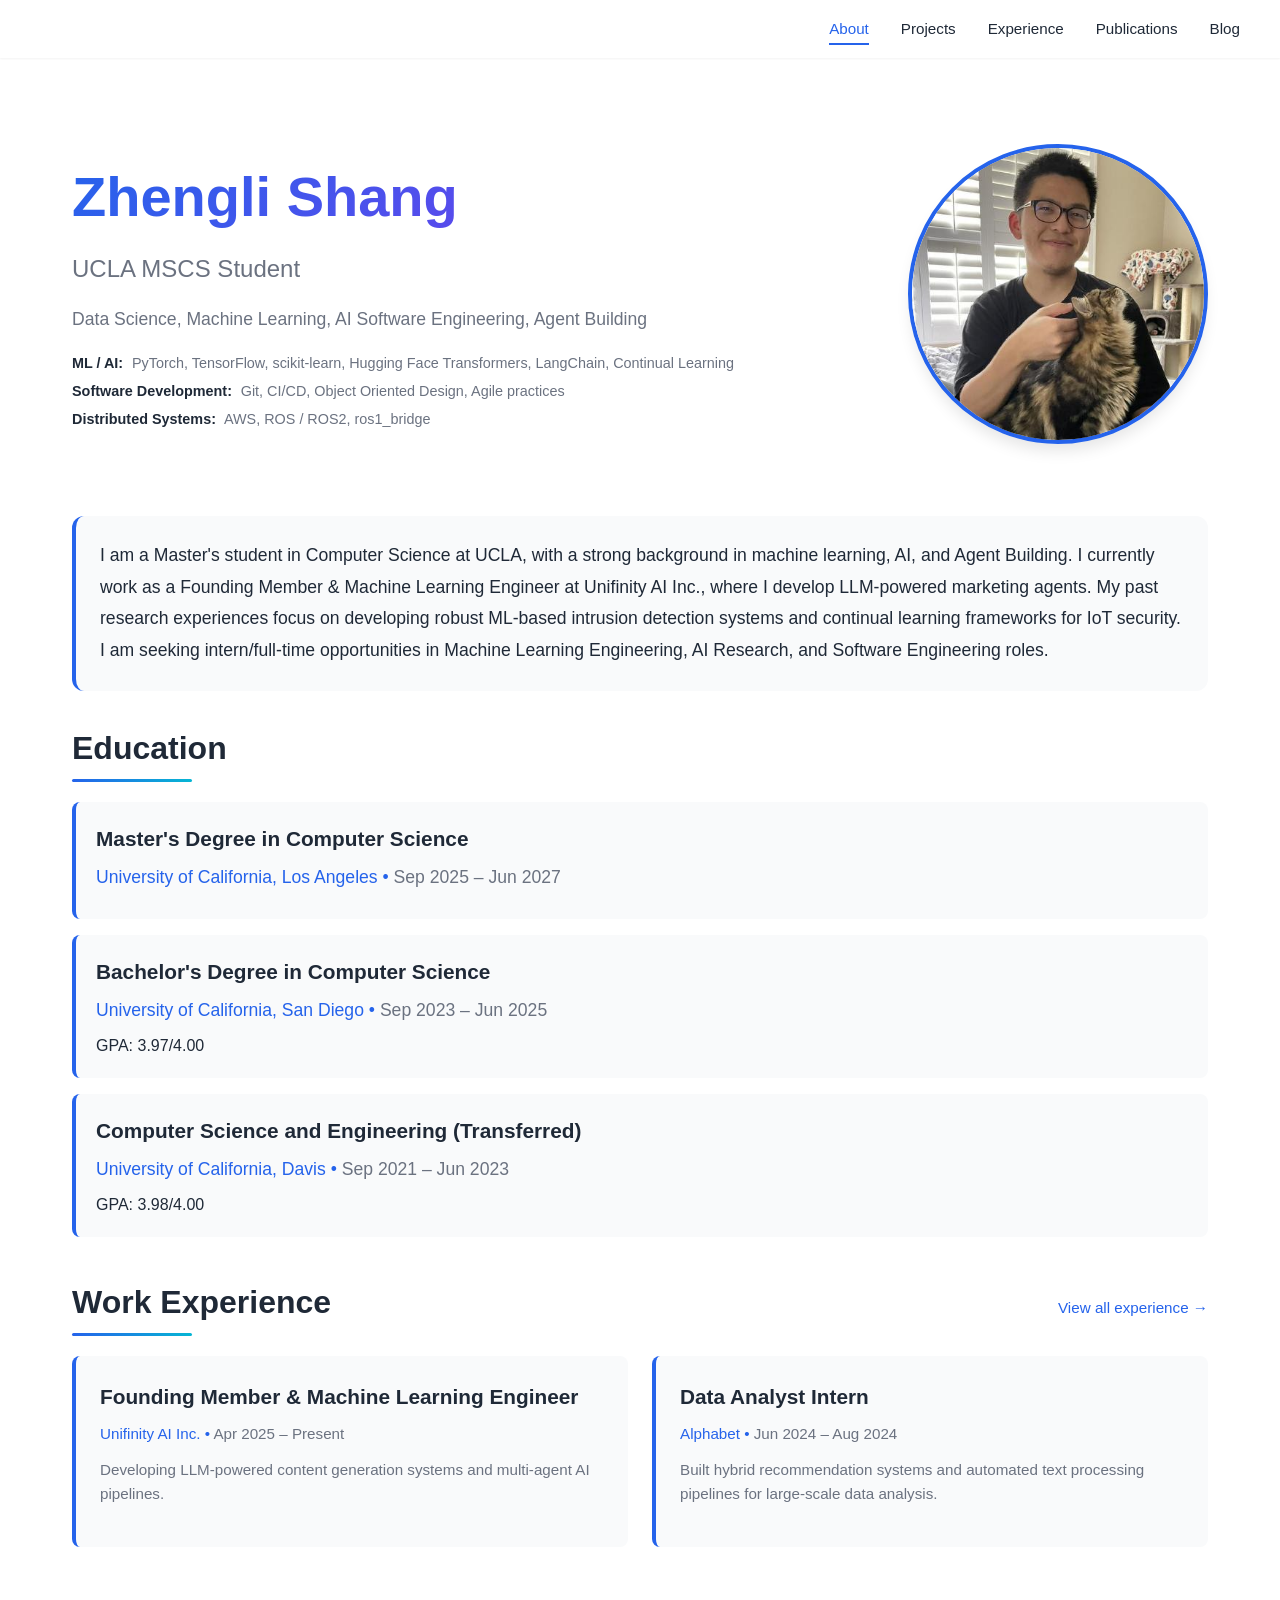
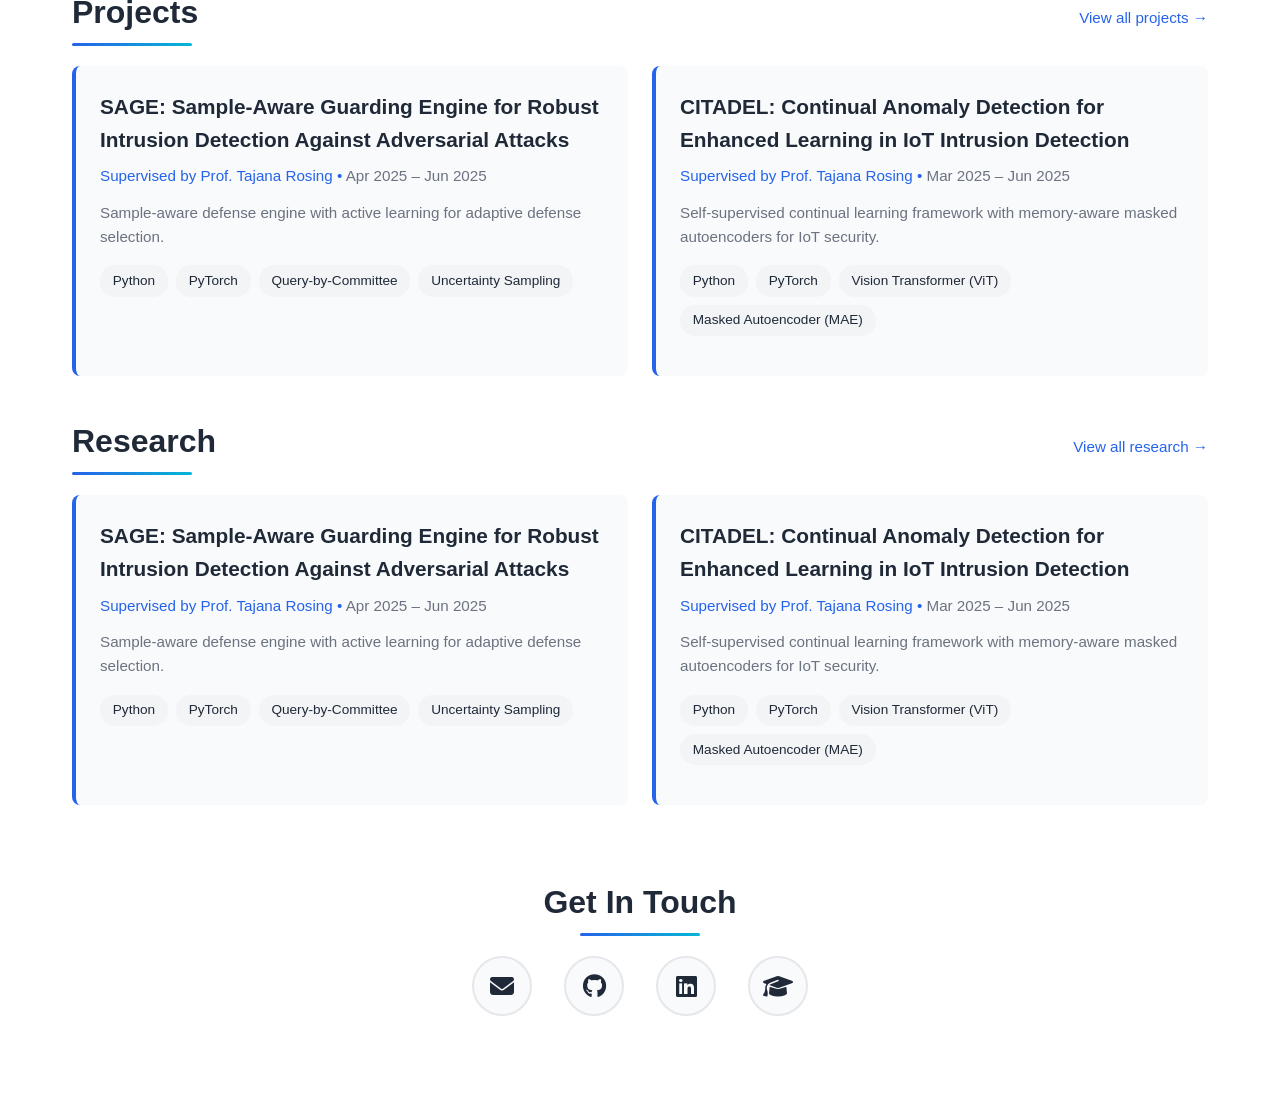
==== index.html @ 66d7c384 "finished basic structure; need to finish TODO" ====
<!DOCTYPE html>
<html lang="en">
<head>
    <meta charset="UTF-8">
    <meta name="viewport" content="width=device-width, initial-scale=1.0">
    <meta name="description" content="Personal webpage - Grad Student seeking intern/full-time opportunities">
    <title>About | Zhengli Shang</title>
    <link rel="stylesheet" href="https://cdnjs.cloudflare.com/ajax/libs/font-awesome/6.4.0/css/all.min.css">
    <link rel="stylesheet" href="assets/css/styles.css">
</head>
<body>
    <!-- Navigation Bar -->
    <nav class="navbar">
        <div class="nav-container">
            <ul class="nav-menu">
                <li><a href="index.html" class="nav-link active">About</a></li>
                <li><a href="projects.html" class="nav-link">Projects</a></li>
                <li><a href="experience.html" class="nav-link">Experience</a></li>
                <li><a href="publications.html" class="nav-link">Publications</a></li>
                <li><a href="blog.html" class="nav-link">Blog</a></li>
            </ul>
            <div class="hamburger">
                <span></span>
                <span></span>
                <span></span>
            </div>
        </div>
    </nav>

    <!-- Main Content -->
    <main class="main-content">
        <!-- Hero Section -->
        <section class="hero">
            <div class="hero-content">
                <div class="hero-text">
                    <h1 class="hero-name">Zhengli Shang</h1>
                    <p class="hero-role">UCLA MSCS Student</p>
                    <p class="hero-tagline">Data Science, Machine Learning, AI Software Engineering, Agent Building</p>
                    <div class="skills-inline" id="skillsContainer">
                        <!-- Skills will be loaded from skills.json -->
                    </div>
                </div>
                <div class="hero-image">
                    <img src="assets/images/headshot.jpg" alt="Zhengli Shang" class="profile-img" id="profileImage">
                </div>
            </div>
        </section>

        <!-- Quick Intro -->
        <section class="intro-section">
            <p class="intro-text" id="introText">
                Quick intro (2-3 sentences about your focus/field). This section will be populated from config.json.
            </p>
        </section>

        <!-- Education -->
        <section class="section">
            <h2 class="section-title">Education</h2>
            <div class="education-container" id="educationContainer">
                <!-- Education items will be loaded from experience.json -->
            </div>
        </section>

        <!-- Work Experience Highlight -->
        <section class="section">
            <div class="section-header">
                <h2 class="section-title">Work Experience</h2>
                <a href="experience.html" class="section-link" id="workExperienceLink">View all experience →</a>
            </div>
            <div class="highlight-container" id="workExperienceHighlight">
                <!-- Work experience highlights will be loaded from experience.json -->
            </div>
        </section>

        <!-- Projects Highlight -->
        <section class="section">
            <div class="section-header">
                <h2 class="section-title">Projects</h2>
                <a href="projects.html" class="section-link" id="projectsLink">View all projects →</a>
            </div>
            <div class="highlight-container" id="projectsHighlight">
                <!-- Project highlights will be loaded from projects.json -->
            </div>
        </section>

        <!-- Research Highlight -->
        <section class="section">
            <div class="section-header">
                <h2 class="section-title">Research</h2>
                <a href="experience.html#research" class="section-link" id="researchLink">View all research →</a>
            </div>
            <div class="highlight-container" id="researchHighlight">
                <!-- Research highlights will be loaded from experience.json -->
            </div>
        </section>

        <!-- Contact Icons -->
        <section class="section contact-section">
            <h2 class="section-title">Get In Touch</h2>
            <div class="contact-icons" id="contactIcons">
                <!-- Contact icons will be loaded from config.json -->
            </div>
        </section>
    </main>

    <script src="assets/js/main.js"></script>
    <script src="assets/js/navigation.js"></script>
</body>
</html>
---- assets/css/styles.css ----
/* ===== CSS Variables ===== */
:root {
    --primary-color: #2563eb;
    --primary-dark: #1e40af;
    --secondary-color: #7c3aed;
    --accent-color: #06b6d4;
    --text-primary: #1f2937;
    --text-secondary: #6b7280;
    --bg-primary: #ffffff;
    --bg-secondary: #f9fafb;
    --bg-accent: #f3f4f6;
    --border-color: #e5e7eb;
    --shadow-sm: 0 1px 2px 0 rgba(0, 0, 0, 0.05);
    --shadow-md: 0 4px 6px -1px rgba(0, 0, 0, 0.1);
    --shadow-lg: 0 10px 15px -3px rgba(0, 0, 0, 0.1);
    --transition: all 0.3s ease;
}

/* ===== Reset & Base Styles ===== */
* {
    margin: 0;
    padding: 0;
    box-sizing: border-box;
}

html {
    scroll-behavior: smooth;
}

body {
    font-family: -apple-system, BlinkMacSystemFont, 'Segoe UI', 'Roboto', 'Oxygen', 'Ubuntu', 'Cantarell', sans-serif;
    line-height: 1.6;
    color: var(--text-primary);
    background-color: var(--bg-primary);
}

/* ===== Navigation Bar ===== */
.navbar {
    position: fixed;
    top: 0;
    right: 0;
    width: 100%;
    background-color: rgba(255, 255, 255, 0.95);
    backdrop-filter: blur(10px);
    box-shadow: var(--shadow-sm);
    z-index: 1000;
    padding: 1rem 2rem;
}

.nav-container {
    max-width: 1200px;
    margin: 0 auto;
    display: flex;
    justify-content: flex-end;
    align-items: center;
}

.nav-menu {
    display: flex;
    list-style: none;
    gap: 2rem;
    align-items: center;
}

.nav-link {
    text-decoration: none;
    color: var(--text-primary);
    font-weight: 500;
    font-size: 0.95rem;
    transition: var(--transition);
    position: relative;
    padding: 0.5rem 0;
}

.nav-link:hover {
    color: var(--primary-color);
}

.nav-link.active {
    color: var(--primary-color);
}

.nav-link.active::after {
    content: '';
    position: absolute;
    bottom: 0;
    left: 0;
    width: 100%;
    height: 2px;
    background-color: var(--primary-color);
}

.hamburger {
    display: none;
    flex-direction: column;
    cursor: pointer;
    gap: 4px;
}

.hamburger span {
    width: 25px;
    height: 3px;
    background-color: var(--text-primary);
    transition: var(--transition);
    border-radius: 2px;
}

/* ===== Main Content ===== */
.main-content {
    margin-top: 80px;
    padding: 1.5rem 2rem;
    max-width: 1200px;
    margin-left: auto;
    margin-right: auto;
}

/* ===== Hero Section ===== */
.hero {
    padding: 2.5rem 0;
    margin-bottom: 2rem;
}

.hero-content {
    display: grid;
    grid-template-columns: 1.8fr 1fr;
    gap: 2.5rem;
    align-items: center;
}

.hero-name {
    font-size: 3.5rem;
    font-weight: 700;
    margin-bottom: 0.5rem;
    background: linear-gradient(135deg, var(--primary-color), var(--secondary-color));
    -webkit-background-clip: text;
    -webkit-text-fill-color: transparent;
    background-clip: text;
}

.hero-role {
    font-size: 1.5rem;
    color: var(--text-secondary);
    margin-bottom: 1rem;
    font-weight: 500;
}

.hero-tagline {
    font-size: 1.1rem;
    color: var(--text-secondary);
    line-height: 1.8;
    margin-bottom: 0.5rem;
}

.hero-image {
    display: flex;
    justify-content: flex-end;
    align-items: center;
}

.profile-img {
    width: 300px;
    height: 300px;
    border-radius: 50%;
    object-fit: cover;
    border: 4px solid var(--primary-color);
    box-shadow: var(--shadow-lg);
    transition: var(--transition);
}

.profile-img:hover {
    transform: scale(1.05);
    box-shadow: 0 20px 25px -5px rgba(0, 0, 0, 0.15);
}

/* ===== Sections ===== */
.section {
    margin-bottom: 2.5rem;
}

.section-header {
    display: flex;
    justify-content: space-between;
    align-items: baseline;
    margin-bottom: 1.25rem;
    flex-wrap: wrap;
    gap: 1rem;
}

.section-header .section-title {
    margin-bottom: 0;
}

.section-title {
    font-size: 2rem;
    font-weight: 700;
    color: var(--text-primary);
    position: relative;
    padding-bottom: 0.5rem;
    margin: 0;
    margin-bottom: 1.25rem;
}

.section-title::after {
    content: '';
    position: absolute;
    bottom: 0;
    left: 0;
    width: 120px;
    height: 3px;
    background: linear-gradient(90deg, var(--primary-color), var(--accent-color));
    border-radius: 2px;
}

.contact-section .section-title::after {
    left: 50%;
    transform: translateX(-50%);
}

.section-link {
    color: var(--primary-color);
    text-decoration: none;
    font-weight: 500;
    font-size: 0.95rem;
    transition: var(--transition);
    white-space: nowrap;
}

.section-link:hover {
    color: var(--primary-dark);
    text-decoration: underline;
}

.intro-section {
    margin-bottom: 2rem;
    padding: 1.5rem;
    background: var(--bg-secondary);
    border-radius: 12px;
    border-left: 4px solid var(--primary-color);
}

.intro-text {
    font-size: 1.1rem;
    line-height: 1.8;
    color: var(--text-primary);
}

/* ===== Education ===== */
.education-container {
    display: flex;
    flex-direction: column;
    gap: 1rem;
}

.education-item {
    padding: 1.25rem;
    background: var(--bg-secondary);
    border-radius: 8px;
    border-left: 4px solid var(--primary-color);
    transition: var(--transition);
}

.education-item:hover {
    transform: translateX(5px);
    box-shadow: var(--shadow-md);
}

.education-title {
    font-size: 1.3rem;
    font-weight: 600;
    margin-bottom: 0.5rem;
    color: var(--text-primary);
}

.education-institution {
    font-size: 1.1rem;
    color: var(--primary-color);
    margin-bottom: 0.5rem;
}

.education-gpa {
    color: var(--text-primary);
}

/* ===== Skills ===== */
.skills-inline {
    margin-top: 1rem;
    font-size: 0.9rem;
    color: var(--text-secondary);
    line-height: 1.6;
}

.skills-inline-category {
    display: block;
    margin-bottom: 0.3rem;
}

.skills-inline-label {
    font-weight: 600;
    color: var(--text-primary);
    margin-right: 0.3rem;
}

.skill-badge-inline {
    display: inline;
    color: var(--text-secondary);
}

/* ===== Highlight Sections ===== */
.highlight-container {
    display: grid;
    grid-template-columns: repeat(auto-fit, minmax(300px, 1fr));
    gap: 1.5rem;
}

.highlight-item {
    background: var(--bg-secondary);
    padding: 1.5rem;
    border-radius: 8px;
    border-left: 4px solid var(--primary-color);
    transition: var(--transition);
}

.highlight-item:hover {
    transform: translateX(5px);
    box-shadow: var(--shadow-md);
}

.highlight-title {
    font-size: 1.3rem;
    font-weight: 600;
    margin-bottom: 0.5rem;
    color: var(--text-primary);
}

.highlight-company,
.highlight-meta {
    font-size: 0.95rem;
    color: var(--primary-color);
    margin-bottom: 0.75rem;
    font-weight: 500;
}

.highlight-description {
    color: var(--text-secondary);
    line-height: 1.6;
    margin-bottom: 1rem;
    font-size: 0.95rem;
}

.highlight-tech {
    display: flex;
    flex-wrap: wrap;
    gap: 0.5rem;
    margin-bottom: 1rem;
}

.tech-tag {
    padding: 0.3rem 0.8rem;
    background: var(--bg-accent);
    border-radius: 15px;
    font-size: 0.85rem;
    color: var(--text-primary);
}

.highlight-link {
    color: var(--primary-color);
    text-decoration: none;
    font-weight: 500;
    font-size: 0.9rem;
    transition: var(--transition);
}

.highlight-link:hover {
    color: var(--primary-dark);
    text-decoration: underline;
}

/* Legacy styles for other pages */
.skills-container {
    display: flex;
    flex-direction: column;
    gap: 1.25rem;
}

.skill-category {
    margin-bottom: 1rem;
}

.skill-category-title {
    font-size: 1.2rem;
    font-weight: 600;
    margin-bottom: 1rem;
    color: var(--text-primary);
}

.skills-grid {
    display: flex;
    flex-wrap: wrap;
    gap: 1rem;
}

.skill-badge {
    display: inline-flex;
    align-items: center;
    gap: 0.5rem;
    padding: 0.6rem 1.2rem;
    background: var(--bg-secondary);
    border: 2px solid var(--border-color);
    border-radius: 25px;
    font-size: 0.95rem;
    font-weight: 500;
    color: var(--text-primary);
    transition: var(--transition);
}

.skill-badge:hover {
    border-color: var(--primary-color);
    background: var(--primary-color);
    color: white;
    transform: translateY(-2px);
    box-shadow: var(--shadow-md);
}

.skill-icon {
    width: 20px;
    height: 20px;
}


/* ===== Contact Icons ===== */
.contact-section {
    text-align: center;
    padding: 2rem 0;
}

.contact-icons {
    display: flex;
    justify-content: center;
    gap: 2rem;
    flex-wrap: wrap;
}

.contact-icon {
    display: flex;
    align-items: center;
    justify-content: center;
    width: 60px;
    height: 60px;
    border-radius: 50%;
    background: var(--bg-secondary);
    color: var(--text-primary);
    text-decoration: none;
    transition: var(--transition);
    border: 2px solid var(--border-color);
}

.contact-icon:hover {
    background: var(--primary-color);
    color: white;
    transform: translateY(-5px) scale(1.1);
    box-shadow: var(--shadow-lg);
    border-color: var(--primary-color);
}

.contact-icon i {
    font-size: 24px;
}

/* ===== Page Header ===== */
.page-header {
    text-align: center;
    padding: 3rem 0;
    margin-bottom: 3rem;
}

.page-title {
    font-size: 3rem;
    font-weight: 700;
    margin-bottom: 1rem;
    background: linear-gradient(135deg, var(--primary-color), var(--secondary-color));
    -webkit-background-clip: text;
    -webkit-text-fill-color: transparent;
    background-clip: text;
}

.page-subtitle {
    font-size: 1.2rem;
    color: var(--text-secondary);
}

/* ===== Filter Buttons ===== */
.filter-section {
    margin-bottom: 2rem;
    display: flex;
    justify-content: center;
}

.filter-buttons {
    display: flex;
    gap: 1rem;
    flex-wrap: wrap;
    justify-content: center;
}

.filter-btn {
    padding: 0.6rem 1.5rem;
    background: var(--bg-secondary);
    border: 2px solid var(--border-color);
    border-radius: 25px;
    font-size: 0.95rem;
    font-weight: 500;
    color: var(--text-primary);
    cursor: pointer;
    transition: var(--transition);
}

.filter-btn:hover {
    border-color: var(--primary-color);
    color: var(--primary-color);
}

.filter-btn.active {
    background: var(--primary-color);
    color: white;
    border-color: var(--primary-color);
}

/* ===== Projects Grid ===== */
.projects-grid {
    display: flex;
    flex-direction: column;
    gap: 2rem;
    margin-top: 2rem;
}

.project-card {
    background: var(--bg-secondary);
    border-radius: 8px;
    padding: 1.5rem;
    transition: var(--transition);
    border: 1px solid var(--border-color);
    border-left: 4px solid var(--primary-color);
}

.project-card:hover {
    transform: translateX(5px);
    box-shadow: var(--shadow-md);
    border-color: var(--primary-color);
}

.project-header {
    display: flex;
    justify-content: space-between;
    align-items: flex-start;
    gap: 2rem;
    margin-bottom: 0;
}

.project-image-horizontal {
    width: 200px;
    height: 150px;
    object-fit: cover;
    border-radius: 8px;
    flex-shrink: 0;
}

.project-image {
    width: 100%;
    height: 200px;
    object-fit: cover;
    border-radius: 8px;
    margin-bottom: 1rem;
}

.project-meta {
    font-size: 1.1rem;
    color: var(--primary-color);
    margin-top: 0.5rem;
    margin-bottom: 0.5rem;
}

.project-features {
    margin: 0.5rem 0 1rem 0;
    padding-left: 1.5rem;
    color: var(--text-primary);
    line-height: 1.6;
}

.project-features li {
    margin-bottom: 0.5rem;
}

.project-title {
    font-size: 1.5rem;
    font-weight: 600;
    margin-bottom: 0.5rem;
    color: var(--text-primary);
}

.project-title-link {
    color: var(--text-primary);
    text-decoration: none;
    transition: var(--transition);
}

.project-title-link:hover {
    color: var(--primary-color);
    text-decoration: underline;
}


.project-description {
    color: var(--text-primary);
    margin: 0;
    padding: 0;
    line-height: 1.6;
    font-size: inherit;
}

.project-tech {
    display: flex;
    flex-wrap: wrap;
    gap: 0.5rem;
    margin-top: 1rem;
}

.project-tech-tag {
    padding: 0.3rem 0.8rem;
    background: var(--bg-accent);
    border-radius: 15px;
    font-size: 0.85rem;
    color: var(--text-primary);
}

.project-links {
    display: flex;
    gap: 1rem;
    margin-top: auto;
}

.project-link {
    padding: 0.5rem 1rem;
    background: var(--primary-color);
    color: white;
    text-decoration: none;
    border-radius: 6px;
    font-size: 0.9rem;
    font-weight: 500;
    transition: var(--transition);
}

.project-link:hover {
    background: var(--primary-dark);
    transform: translateY(-2px);
}

.project-link.secondary {
    background: transparent;
    border: 2px solid var(--primary-color);
    color: var(--primary-color);
}

.project-link.secondary:hover {
    background: var(--primary-color);
    color: white;
}

/* ===== Timeline (Experience) ===== */
.timeline {
    position: relative;
    padding-left: 2rem;
}

.timeline::before {
    content: '';
    position: absolute;
    left: 0;
    top: 0;
    bottom: 0;
    width: 2px;
    background: var(--border-color);
}

.timeline-item {
    position: relative;
    margin-bottom: 2rem;
    padding-left: 2rem;
}

.timeline-item::before {
    content: '';
    position: absolute;
    left: -1.5rem;
    top: 0.5rem;
    width: 12px;
    height: 12px;
    border-radius: 50%;
    background: var(--primary-color);
    border: 3px solid var(--bg-primary);
    box-shadow: 0 0 0 3px var(--border-color);
}

.timeline-content {
    background: var(--bg-secondary);
    padding: 1.5rem;
    border-radius: 8px;
    border-left: 4px solid var(--primary-color);
    transition: var(--transition);
}

.timeline-content:hover {
    box-shadow: var(--shadow-md);
    transform: translateX(5px);
}

.timeline-title {
    font-size: 1.5rem;
    font-weight: 600;
    margin-bottom: 0.5rem;
    color: var(--text-primary);
}

.timeline-company {
    font-size: 1.1rem;
    color: var(--primary-color);
    margin-bottom: 0.5rem;
}

.timeline-duration {
    color: var(--text-secondary);
    font-size: 0.95rem;
    margin-bottom: 1rem;
}

.timeline-description {
    color: var(--text-primary);
    line-height: 1.6;
    font-size: inherit;
}

.timeline-description p {
    margin: 0;
    padding: 0;
    line-height: 1.6;
}

.timeline-tech {
    display: flex;
    flex-wrap: wrap;
    gap: 0.5rem;
    margin-top: 1rem;
}

.timeline-tech-tag {
    padding: 0.3rem 0.8rem;
    background: var(--bg-accent);
    border-radius: 15px;
    font-size: 0.85rem;
    color: var(--text-primary);
}

/* ===== Publications ===== */
.publications-list {
    display: flex;
    flex-direction: column;
    gap: 1.5rem;
}

.publication-section {
    margin-bottom: 3rem;
}

.publication-section-title {
    font-size: 2rem;
    font-weight: 700;
    color: var(--text-primary);
    position: relative;
    padding-bottom: 0.5rem;
    margin: 0;
    margin-bottom: 1.25rem;
}

.publication-section-title::after {
    content: '';
    position: absolute;
    bottom: 0;
    left: 0;
    width: 120px;
    height: 3px;
    background: var(--primary-color);
    border-radius: 2px;
}

.publication-citation {
    color: var(--text-primary);
    line-height: 1.8;
    margin-bottom: 1rem;
    font-size: 0.95rem;
}

.publication-link {
    color: var(--primary-color);
    text-decoration: none;
    font-weight: 500;
    margin-left: 0.5rem;
    transition: var(--transition);
}

.publication-link:hover {
    color: var(--primary-dark);
    text-decoration: underline;
}

/* ===== Blog Posts ===== */
.blog-posts {
    display: grid;
    grid-template-columns: repeat(auto-fill, minmax(350px, 1fr));
    gap: 2rem;
}

.blog-card {
    background: var(--bg-secondary);
    border-radius: 12px;
    padding: 1.5rem;
    transition: var(--transition);
    border: 1px solid var(--border-color);
    display: flex;
    flex-direction: column;
}

.blog-card:hover {
    transform: translateY(-5px);
    box-shadow: var(--shadow-lg);
    border-color: var(--primary-color);
}

.blog-image {
    width: 100%;
    height: 200px;
    object-fit: cover;
    border-radius: 8px;
    margin-bottom: 1rem;
}

.blog-title {
    font-size: 1.5rem;
    font-weight: 600;
    margin-bottom: 0.5rem;
    color: var(--text-primary);
}

.blog-meta {
    display: flex;
    gap: 1rem;
    color: var(--text-secondary);
    font-size: 0.9rem;
    margin-bottom: 1rem;
}

.blog-excerpt {
    color: var(--text-secondary);
    line-height: 1.6;
    margin-bottom: 1rem;
    flex-grow: 1;
}

.blog-tags {
    display: flex;
    flex-wrap: wrap;
    gap: 0.5rem;
    margin-bottom: 1rem;
}

.blog-tag {
    padding: 0.3rem 0.8rem;
    background: var(--bg-accent);
    border-radius: 15px;
    font-size: 0.85rem;
    color: var(--text-primary);
}

.blog-link {
    padding: 0.5rem 1rem;
    background: var(--primary-color);
    color: white;
    text-decoration: none;
    border-radius: 6px;
    font-size: 0.9rem;
    font-weight: 500;
    transition: var(--transition);
    text-align: center;
    margin-top: auto;
}

.blog-link:hover {
    background: var(--primary-dark);
}

/* ===== Certifications ===== */
.certifications-container {
    display: grid;
    grid-template-columns: repeat(auto-fill, minmax(300px, 1fr));
    gap: 1.5rem;
}

.certification-item {
    background: var(--bg-secondary);
    padding: 1.5rem;
    border-radius: 8px;
    border-left: 4px solid var(--primary-color);
    transition: var(--transition);
}

.certification-item:hover {
    box-shadow: var(--shadow-md);
}

/* ===== Responsive Design ===== */
@media (max-width: 768px) {
    .nav-menu {
        position: fixed;
        top: 70px;
        right: -100%;
        flex-direction: column;
        background: white;
        width: 100%;
        text-align: center;
        transition: 0.3s;
        box-shadow: var(--shadow-lg);
        padding: 2rem 0;
        gap: 0;
    }

    .nav-menu.active {
        right: 0;
    }

    .nav-menu li {
        width: 100%;
    }

    .nav-link {
        display: block;
        padding: 1rem;
        width: 100%;
    }

    .hamburger {
        display: flex;
    }

    .hamburger.active span:nth-child(1) {
        transform: rotate(45deg) translate(5px, 5px);
    }

    .hamburger.active span:nth-child(2) {
        opacity: 0;
    }

    .hamburger.active span:nth-child(3) {
        transform: rotate(-45deg) translate(7px, -6px);
    }

    .hero-content {
        grid-template-columns: 1fr;
        text-align: center;
    }

    .hero-image {
        justify-content: center;
    }

    .profile-img {
        width: 250px;
        height: 250px;
    }

    .hero-name {
        font-size: 2.5rem;
    }

    .main-content {
        padding: 1rem;
    }

    .project-header {
        flex-direction: column;
    }

    .project-image-horizontal {
        width: 100%;
        height: 200px;
        margin-top: 1rem;
    }

    .projects-grid,
    .blog-posts {
        grid-template-columns: 1fr;
    }

    .page-title {
        font-size: 2rem;
    }

    .contact-icons {
        gap: 1rem;
    }
}

@media (max-width: 480px) {
    .hero-name {
        font-size: 2rem;
    }

    .section-title {
        font-size: 1.5rem;
    }

    .filter-buttons {
        gap: 0.5rem;
    }

    .filter-btn {
        padding: 0.5rem 1rem;
        font-size: 0.85rem;
    }
}
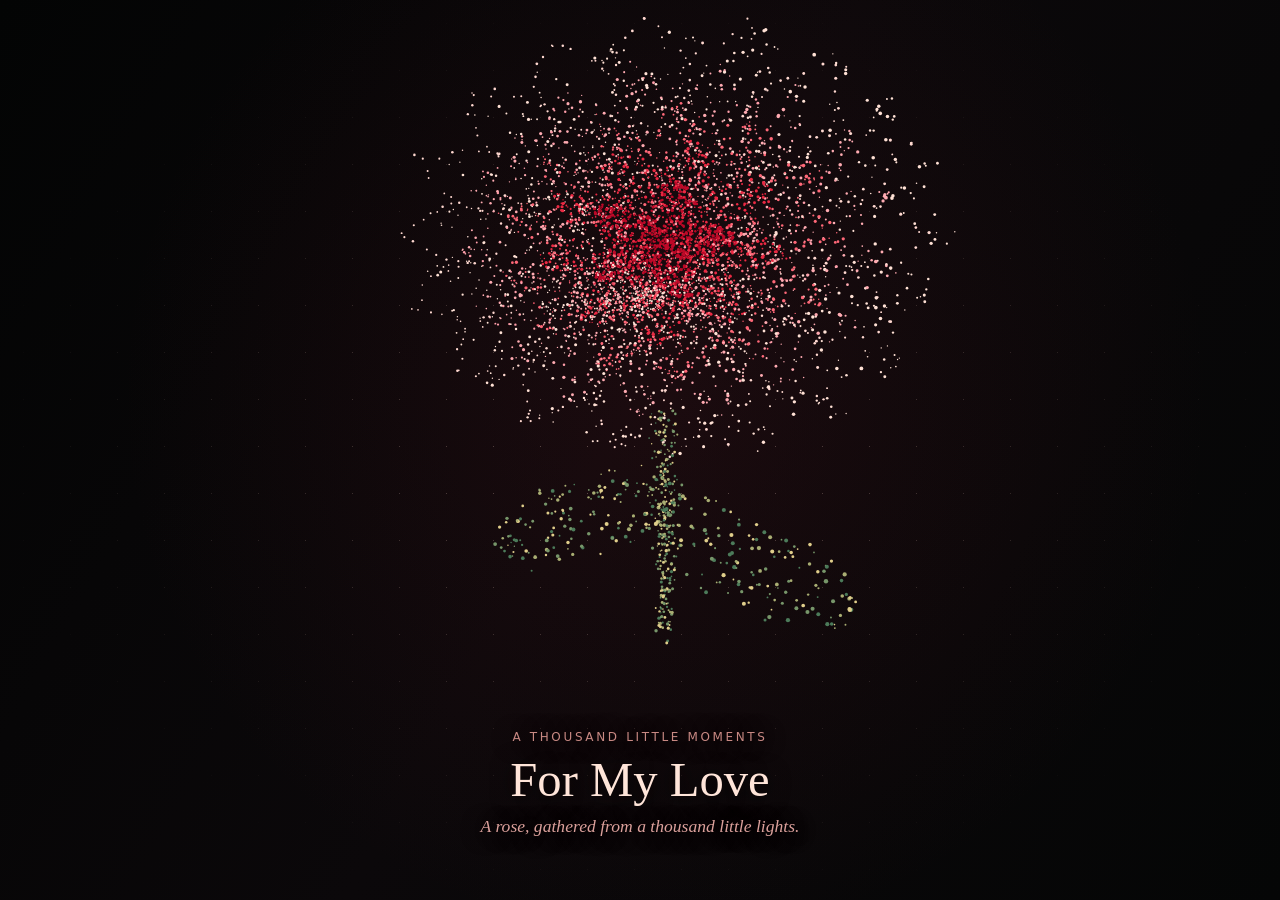
==== commit 77b75f99: "Temporarily feature Qixi particle rose" ====
--- a/index.html
+++ b/index.html
@@ -1,110 +1,21 @@
-<!DOCTYPE html>
+<!doctype html>
 <html lang="en">
-<head>
-    <meta charset="UTF-8">
-    <meta name="viewport" content="width=device-width, initial-scale=1.0">
-    <meta name="description" content="Personal webpage - Grad Student seeking intern/full-time opportunities">
-    <title>About | Zhengli Shang</title>
-    <link rel="stylesheet" href="https://cdnjs.cloudflare.com/ajax/libs/font-awesome/6.4.0/css/all.min.css">
-    <link rel="stylesheet" href="assets/css/styles.css">
-</head>
-<body>
-    <!-- Navigation Bar -->
-    <nav class="navbar">
-        <div class="nav-container">
-            <ul class="nav-menu">
-                <li><a href="index.html" class="nav-link active">About</a></li>
-                <li><a href="projects.html" class="nav-link">Projects</a></li>
-                <li><a href="experience.html" class="nav-link">Experience</a></li>
-                <li><a href="publications.html" class="nav-link">Publications</a></li>
-                <li><a href="blog.html" class="nav-link">Blog</a></li>
-            </ul>
-            <div class="hamburger">
-                <span></span>
-                <span></span>
-                <span></span>
-            </div>
-        </div>
-    </nav>
-
-    <!-- Main Content -->
-    <main class="main-content">
-        <!-- Hero Section -->
-        <section class="hero">
-            <div class="hero-content">
-                <div class="hero-text">
-                    <h1 class="hero-name">Zhengli Shang</h1>
-                    <p class="hero-role">UCLA MSCS Student</p>
-                    <p class="hero-tagline">Data Science, Machine Learning, AI Software Engineering, Agent Building</p>
-                    <div class="skills-inline" id="skillsContainer">
-                        <!-- Skills will be loaded from skills.json -->
-                    </div>
-                </div>
-                <div class="hero-image">
-                    <img src="assets/images/headshot.jpg" alt="Zhengli Shang" class="profile-img" id="profileImage">
-                </div>
-            </div>
-        </section>
-
-        <!-- Quick Intro -->
-        <section class="intro-section">
-            <p class="intro-text" id="introText">
-                Quick intro (2-3 sentences about your focus/field). This section will be populated from config.json.
-            </p>
-        </section>
-
-        <!-- Education -->
-        <section class="section">
-            <h2 class="section-title">Education</h2>
-            <div class="education-container" id="educationContainer">
-                <!-- Education items will be loaded from experience.json -->
-            </div>
-        </section>
-
-        <!-- Work Experience Highlight -->
-        <section class="section">
-            <div class="section-header">
-                <h2 class="section-title">Work Experience</h2>
-                <a href="experience.html" class="section-link" id="workExperienceLink">View all experience →</a>
-            </div>
-            <div class="highlight-container" id="workExperienceHighlight">
-                <!-- Work experience highlights will be loaded from experience.json -->
-            </div>
-        </section>
-
-        <!-- Projects Highlight -->
-        <section class="section">
-            <div class="section-header">
-                <h2 class="section-title">Projects</h2>
-                <a href="projects.html" class="section-link" id="projectsLink">View all projects →</a>
-            </div>
-            <div class="highlight-container" id="projectsHighlight">
-                <!-- Project highlights will be loaded from projects.json -->
-            </div>
-        </section>
-
-        <!-- Research Highlight -->
-        <section class="section">
-            <div class="section-header">
-                <h2 class="section-title">Research</h2>
-                <a href="experience.html#research" class="section-link" id="researchLink">View all research →</a>
-            </div>
-            <div class="highlight-container" id="researchHighlight">
-                <!-- Research highlights will be loaded from experience.json -->
-            </div>
-        </section>
-
-        <!-- Contact Icons -->
-        <section class="section contact-section">
-            <h2 class="section-title">Get In Touch</h2>
-            <div class="contact-icons" id="contactIcons">
-                <!-- Contact icons will be loaded from config.json -->
-            </div>
-        </section>
+  <head>
+    <meta charset="UTF-8" />
+    <meta name="viewport" content="width=device-width, initial-scale=1.0" />
+    <meta name="description" content="A rose, gathered from a thousand little lights." />
+    <title>For My Love</title>
+    <link rel="stylesheet" href="qixi.css" />
+  </head>
+  <body>
+    <main class="scene">
+      <canvas id="bouquet" aria-label="A softly swirling particle rose"></canvas>
+      <section class="message" aria-label="Dedication">
+        <p class="eyebrow">A thousand little moments</p>
+        <h1>For My Love</h1>
+        <p>A rose, gathered from a thousand little lights.</p>
+      </section>
     </main>
-
-    <script src="assets/js/main.js"></script>
-    <script src="assets/js/navigation.js"></script>
-</body>
+    <script src="qixi.js"></script>
+  </body>
 </html>
-
--- a/qixi.css
+++ b/qixi.css
@@ -0,0 +1,10 @@
+:root { color-scheme: dark; font-family: Georgia, "Times New Roman", serif; background: #040506; }
+* { box-sizing: border-box; }
+body { margin: 0; overflow: hidden; }
+.scene { position: relative; isolation: isolate; min-height: 100vh; overflow: hidden; background: radial-gradient(circle at 52% 44%, rgba(103,25,37,.18), transparent 34rem), linear-gradient(120deg,#030404 0%,#0b080a 48%,#050606 100%); }
+.scene::before { content: ""; position: absolute; inset: 0; pointer-events: none; opacity: .55; background-image: radial-gradient(rgba(255,218,204,.6) .7px, transparent .8px); background-size: 47px 47px; mask-image: radial-gradient(ellipse at center,#000,transparent 75%); }
+canvas { position: absolute; inset: 0; width: 100%; height: 100%; }
+.message { position: absolute; inset: auto 0 7vh; z-index: 1; text-align: center; pointer-events: none; text-shadow: 0 2px 22px #080304; }
+.eyebrow { margin: 0 0 .45rem; color: #c88983; font: 500 .75rem/1.2 ui-sans-serif,system-ui,sans-serif; letter-spacing: .22em; text-transform: uppercase; }
+h1 { margin: 0; color: #ffe5d9; font-size: clamp(1.75rem,3.8vw,3.25rem); font-weight: 500; }
+.message p:last-child { margin: .5rem auto 0; max-width: 31rem; color: #dba09b; font-size: clamp(.9rem,1.5vw,1.1rem); font-style: italic; }
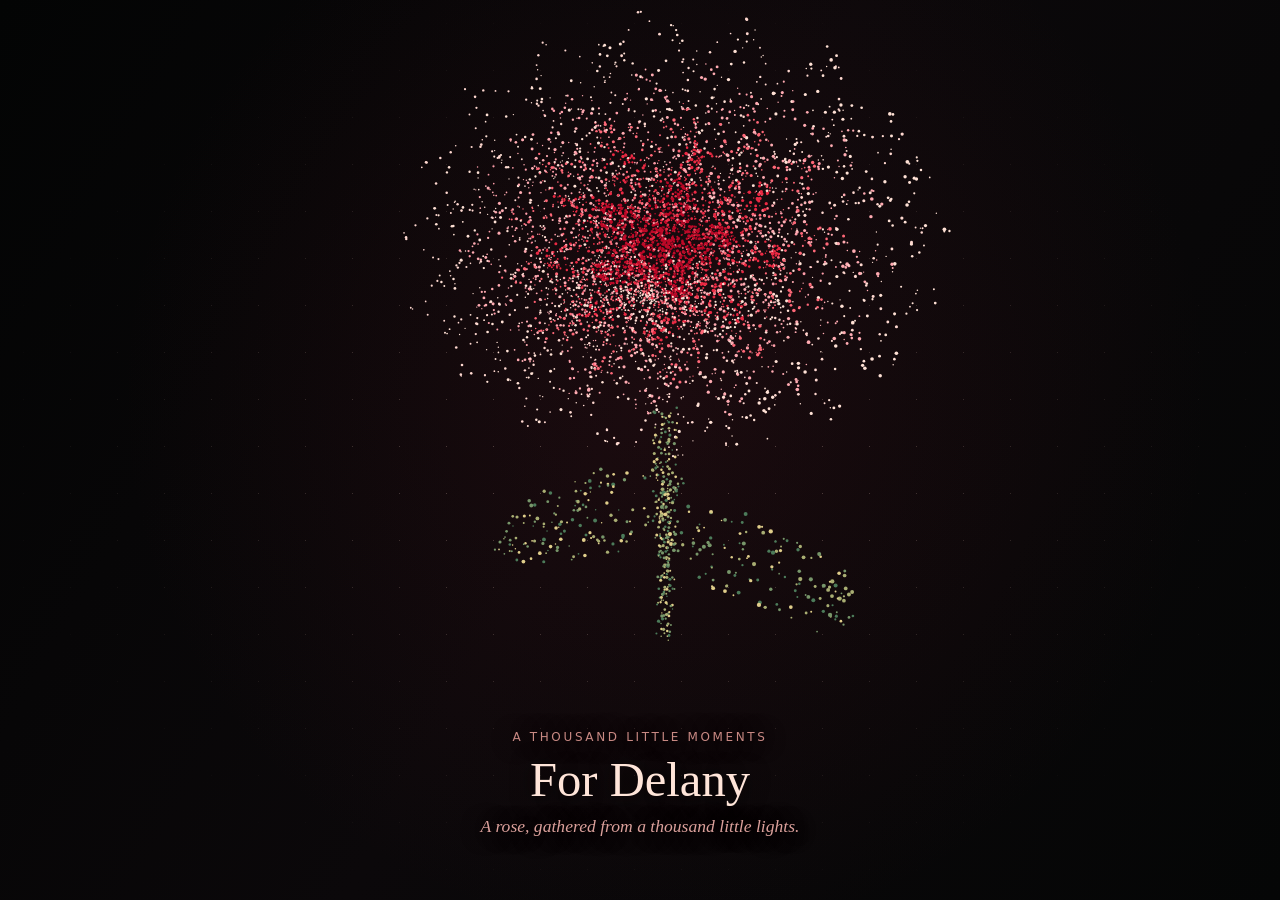
==== commit 15eef901: "Dedicate Qixi page to Delany" ====
--- a/index.html
+++ b/index.html
@@ -4,7 +4,7 @@
     <meta charset="UTF-8" />
     <meta name="viewport" content="width=device-width, initial-scale=1.0" />
     <meta name="description" content="A rose, gathered from a thousand little lights." />
-    <title>For My Love</title>
+    <title>For Delany</title>
     <link rel="stylesheet" href="qixi.css" />
   </head>
   <body>
@@ -12,7 +12,7 @@
       <canvas id="bouquet" aria-label="A softly swirling particle rose"></canvas>
       <section class="message" aria-label="Dedication">
         <p class="eyebrow">A thousand little moments</p>
-        <h1>For My Love</h1>
+        <h1>For Delany</h1>
         <p>A rose, gathered from a thousand little lights.</p>
       </section>
     </main>
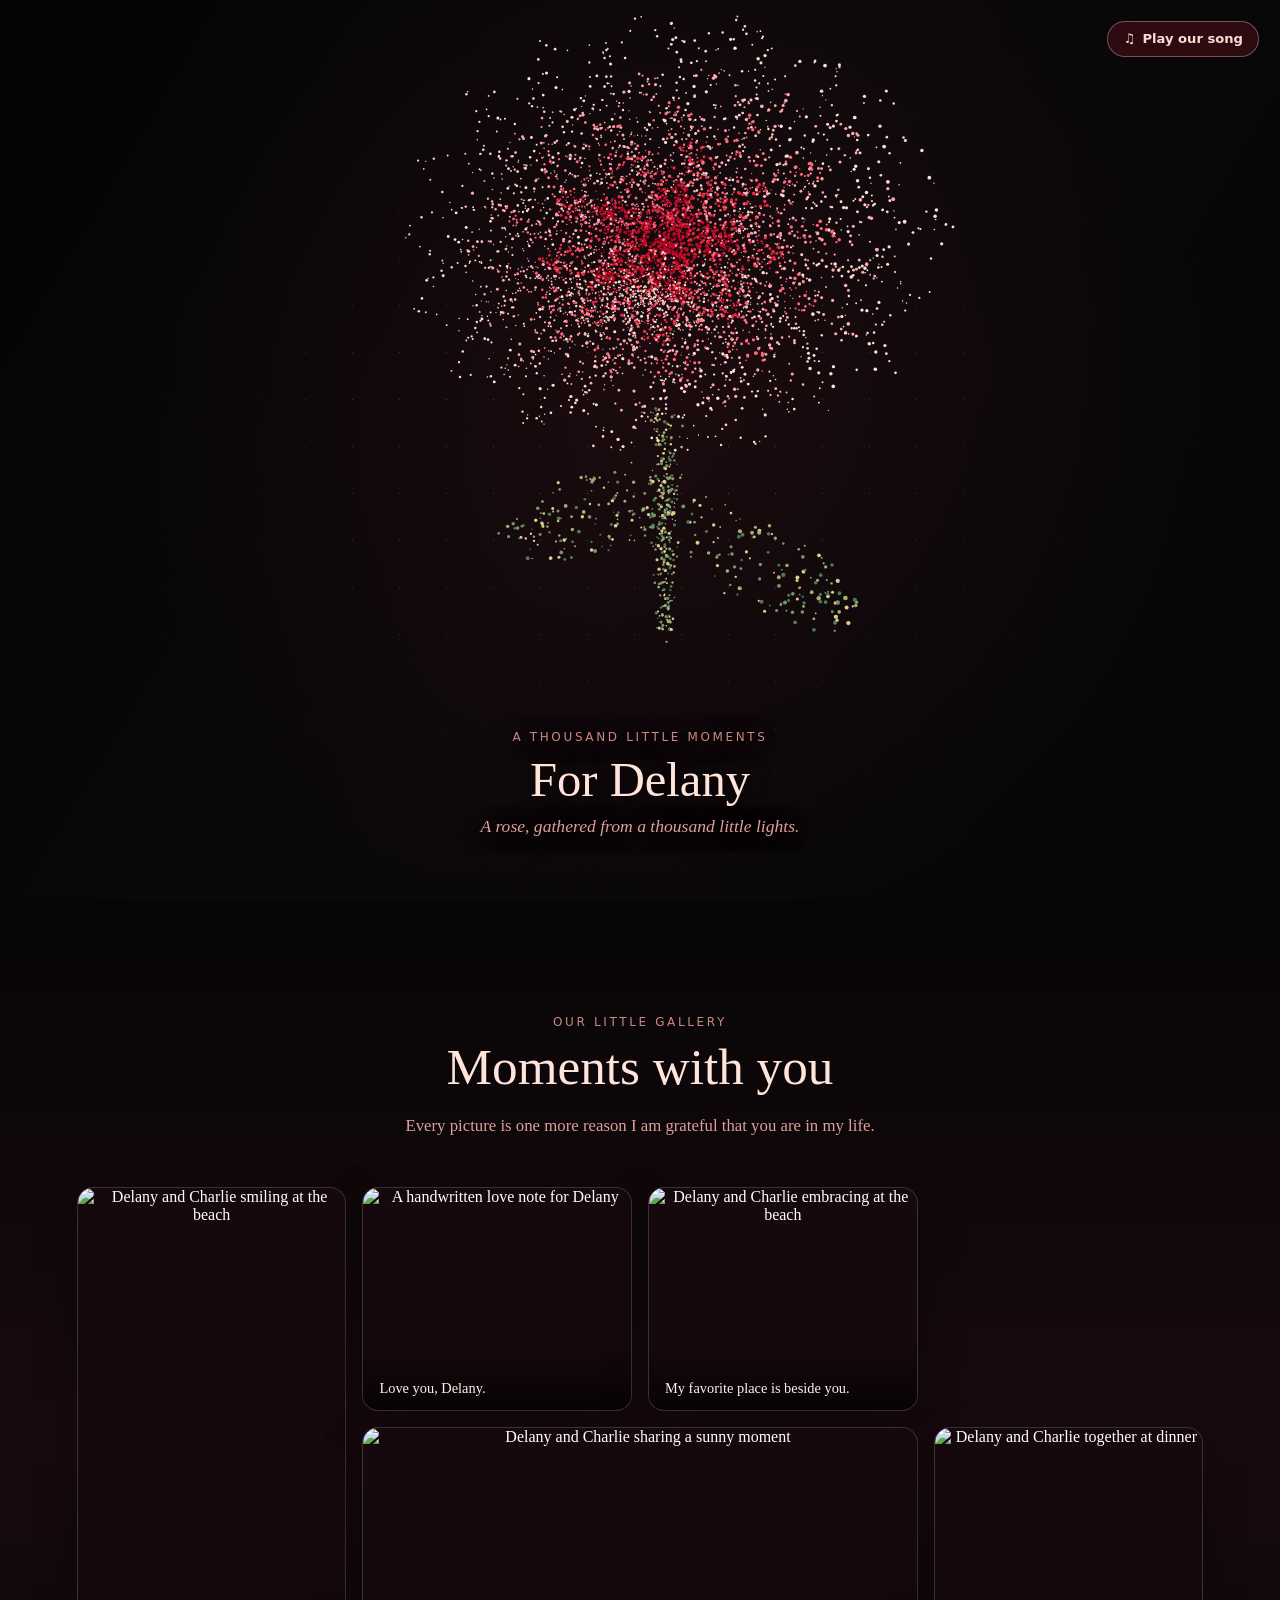
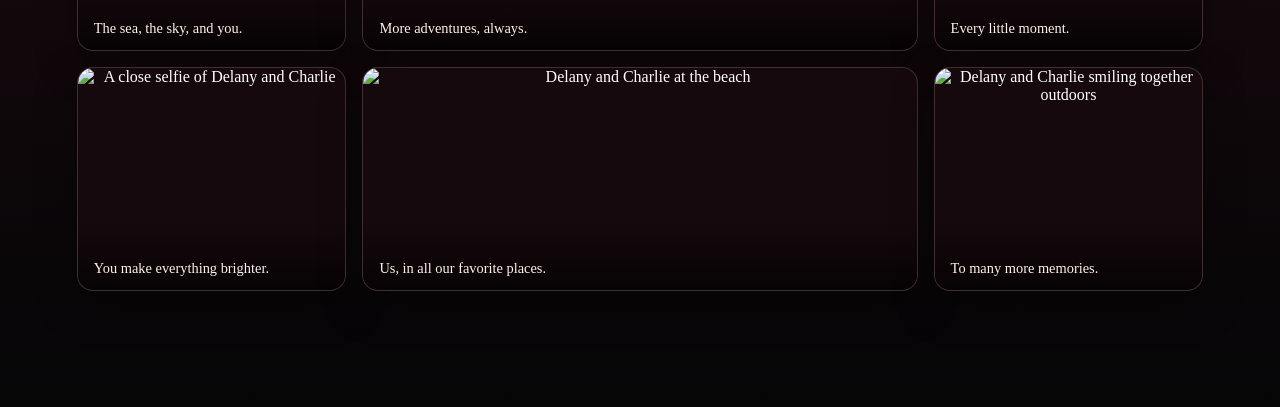
==== commit feff0c69: "Add Delany photo gallery and music" ====
--- a/index.html
+++ b/index.html
@@ -8,12 +8,33 @@
     <link rel="stylesheet" href="qixi.css" />
   </head>
   <body>
-    <main class="scene">
-      <canvas id="bouquet" aria-label="A softly swirling particle rose"></canvas>
-      <section class="message" aria-label="Dedication">
-        <p class="eyebrow">A thousand little moments</p>
-        <h1>For Delany</h1>
-        <p>A rose, gathered from a thousand little lights.</p>
+    <audio id="love-song" src="bg_music.mp3" loop preload="auto"></audio>
+    <button id="music-control" class="music-control" type="button" aria-label="Play our song" aria-pressed="false">
+      <span aria-hidden="true">♫</span><span id="music-label">Play our song</span>
+    </button>
+    <main>
+      <section class="scene">
+        <canvas id="bouquet" aria-label="A softly swirling particle rose"></canvas>
+        <section class="message" aria-label="Dedication">
+          <p class="eyebrow">A thousand little moments</p>
+          <h1>For Delany</h1>
+          <p>A rose, gathered from a thousand little lights.</p>
+        </section>
+      </section>
+      <section class="memories" aria-labelledby="memories-title">
+        <p class="eyebrow">Our little gallery</p>
+        <h2 id="memories-title">Moments with you</h2>
+        <p class="memory-intro">Every picture is one more reason I am grateful that you are in my life.</p>
+        <div class="photo-grid">
+          <figure class="photo-card photo-card--tall"><img src="nosubject/IMG_5088.JPG" alt="Delany and Charlie smiling at the beach" loading="eager"><figcaption>The sea, the sky, and you.</figcaption></figure>
+          <figure class="photo-card"><img src="nosubject/IMG_4248.JPG" alt="A handwritten love note for Delany" loading="lazy"><figcaption>Love you, Delany.</figcaption></figure>
+          <figure class="photo-card"><img src="nosubject/IMG_5152.JPG" alt="Delany and Charlie embracing at the beach" loading="lazy"><figcaption>My favorite place is beside you.</figcaption></figure>
+          <figure class="photo-card photo-card--wide"><img src="nosubject/IMG_5203.JPG" alt="Delany and Charlie sharing a sunny moment" loading="lazy"><figcaption>More adventures, always.</figcaption></figure>
+          <figure class="photo-card"><img src="nosubject/IMG_5116.JPG" alt="Delany and Charlie together at dinner" loading="lazy"><figcaption>Every little moment.</figcaption></figure>
+          <figure class="photo-card"><img src="nosubject/IMG_5165.JPG" alt="A close selfie of Delany and Charlie" loading="lazy"><figcaption>You make everything brighter.</figcaption></figure>
+          <figure class="photo-card photo-card--wide"><img src="nosubject/Live_20260627234101202.JPG" alt="Delany and Charlie at the beach" loading="lazy"><figcaption>Us, in all our favorite places.</figcaption></figure>
+          <figure class="photo-card"><img src="nosubject/dji_export_20260516_photo_0009.JPG" alt="Delany and Charlie smiling together outdoors" loading="lazy"><figcaption>To many more memories.</figcaption></figure>
+        </div>
       </section>
     </main>
     <script src="qixi.js"></script>
--- a/qixi.css
+++ b/qixi.css
@@ -1,6 +1,6 @@
 :root { color-scheme: dark; font-family: Georgia, "Times New Roman", serif; background: #040506; }
 * { box-sizing: border-box; }
-body { margin: 0; overflow: hidden; }
+body { margin: 0; background: #040506; }
 .scene { position: relative; isolation: isolate; min-height: 100vh; overflow: hidden; background: radial-gradient(circle at 52% 44%, rgba(103,25,37,.18), transparent 34rem), linear-gradient(120deg,#030404 0%,#0b080a 48%,#050606 100%); }
 .scene::before { content: ""; position: absolute; inset: 0; pointer-events: none; opacity: .55; background-image: radial-gradient(rgba(255,218,204,.6) .7px, transparent .8px); background-size: 47px 47px; mask-image: radial-gradient(ellipse at center,#000,transparent 75%); }
 canvas { position: absolute; inset: 0; width: 100%; height: 100%; }
@@ -8,3 +8,16 @@
 .eyebrow { margin: 0 0 .45rem; color: #c88983; font: 500 .75rem/1.2 ui-sans-serif,system-ui,sans-serif; letter-spacing: .22em; text-transform: uppercase; }
 h1 { margin: 0; color: #ffe5d9; font-size: clamp(1.75rem,3.8vw,3.25rem); font-weight: 500; }
 .message p:last-child { margin: .5rem auto 0; max-width: 31rem; color: #dba09b; font-size: clamp(.9rem,1.5vw,1.1rem); font-style: italic; }
+.music-control { position: fixed; z-index: 4; top: 1.3rem; right: 1.3rem; display: inline-flex; align-items: center; gap: .45rem; border: 1px solid rgba(255,213,207,.35); border-radius: 999px; padding: .65rem .95rem; color: #ffd9d3; background: rgba(60,15,22,.72); font: 600 .82rem/1 ui-sans-serif,system-ui,sans-serif; backdrop-filter: blur(8px); cursor: pointer; }
+.music-control:hover { background: rgba(149,41,55,.72); }
+.memories { position: relative; z-index: 1; padding: clamp(4rem,9vw,8rem) clamp(1.25rem,6vw,6rem); background: linear-gradient(#070506 0%,#180a0f 48%,#050506 100%); text-align: center; }
+.memories h2 { margin: 0; color: #ffe5d9; font-size: clamp(2rem,4vw,3.7rem); font-weight: 500; }
+.memory-intro { max-width: 37rem; margin: 1rem auto 3rem; color: #dba09b; font-size: 1.05rem; line-height: 1.65; }
+.photo-grid { display: grid; grid-template-columns: repeat(4,minmax(0,1fr)); grid-auto-rows: 14rem; gap: 1rem; max-width: 78rem; margin: 0 auto; }
+.photo-card { position: relative; min-height: 0; margin: 0; overflow: hidden; border: 1px solid rgba(255,219,211,.18); border-radius: 1rem; background: #16090d; box-shadow: 0 14px 40px rgba(0,0,0,.35); }
+.photo-card--tall { grid-row: span 2; }.photo-card--wide { grid-column: span 2; }
+.photo-card img { width: 100%; height: 100%; display: block; object-fit: cover; transition: transform .6s ease; }
+.photo-card:hover img { transform: scale(1.05); }
+.photo-card figcaption { position: absolute; inset: auto 0 0; padding: 2.6rem 1rem .85rem; color: #fff1e9; background: linear-gradient(transparent,rgba(5,2,3,.88)); font-size: .9rem; text-align: left; }
+@media (max-width: 780px) { .photo-grid { grid-template-columns: repeat(2,minmax(0,1fr)); grid-auto-rows: 13rem; gap: .7rem; }.photo-card--tall { grid-row: span 2; }.photo-card--wide { grid-column: span 2; } }
+@media (max-width: 460px) { .photo-grid { grid-template-columns: 1fr; grid-auto-rows: 22rem; }.photo-card--tall,.photo-card--wide { grid-row: auto; grid-column: auto; }.music-control { top: .8rem; right: .8rem; } }
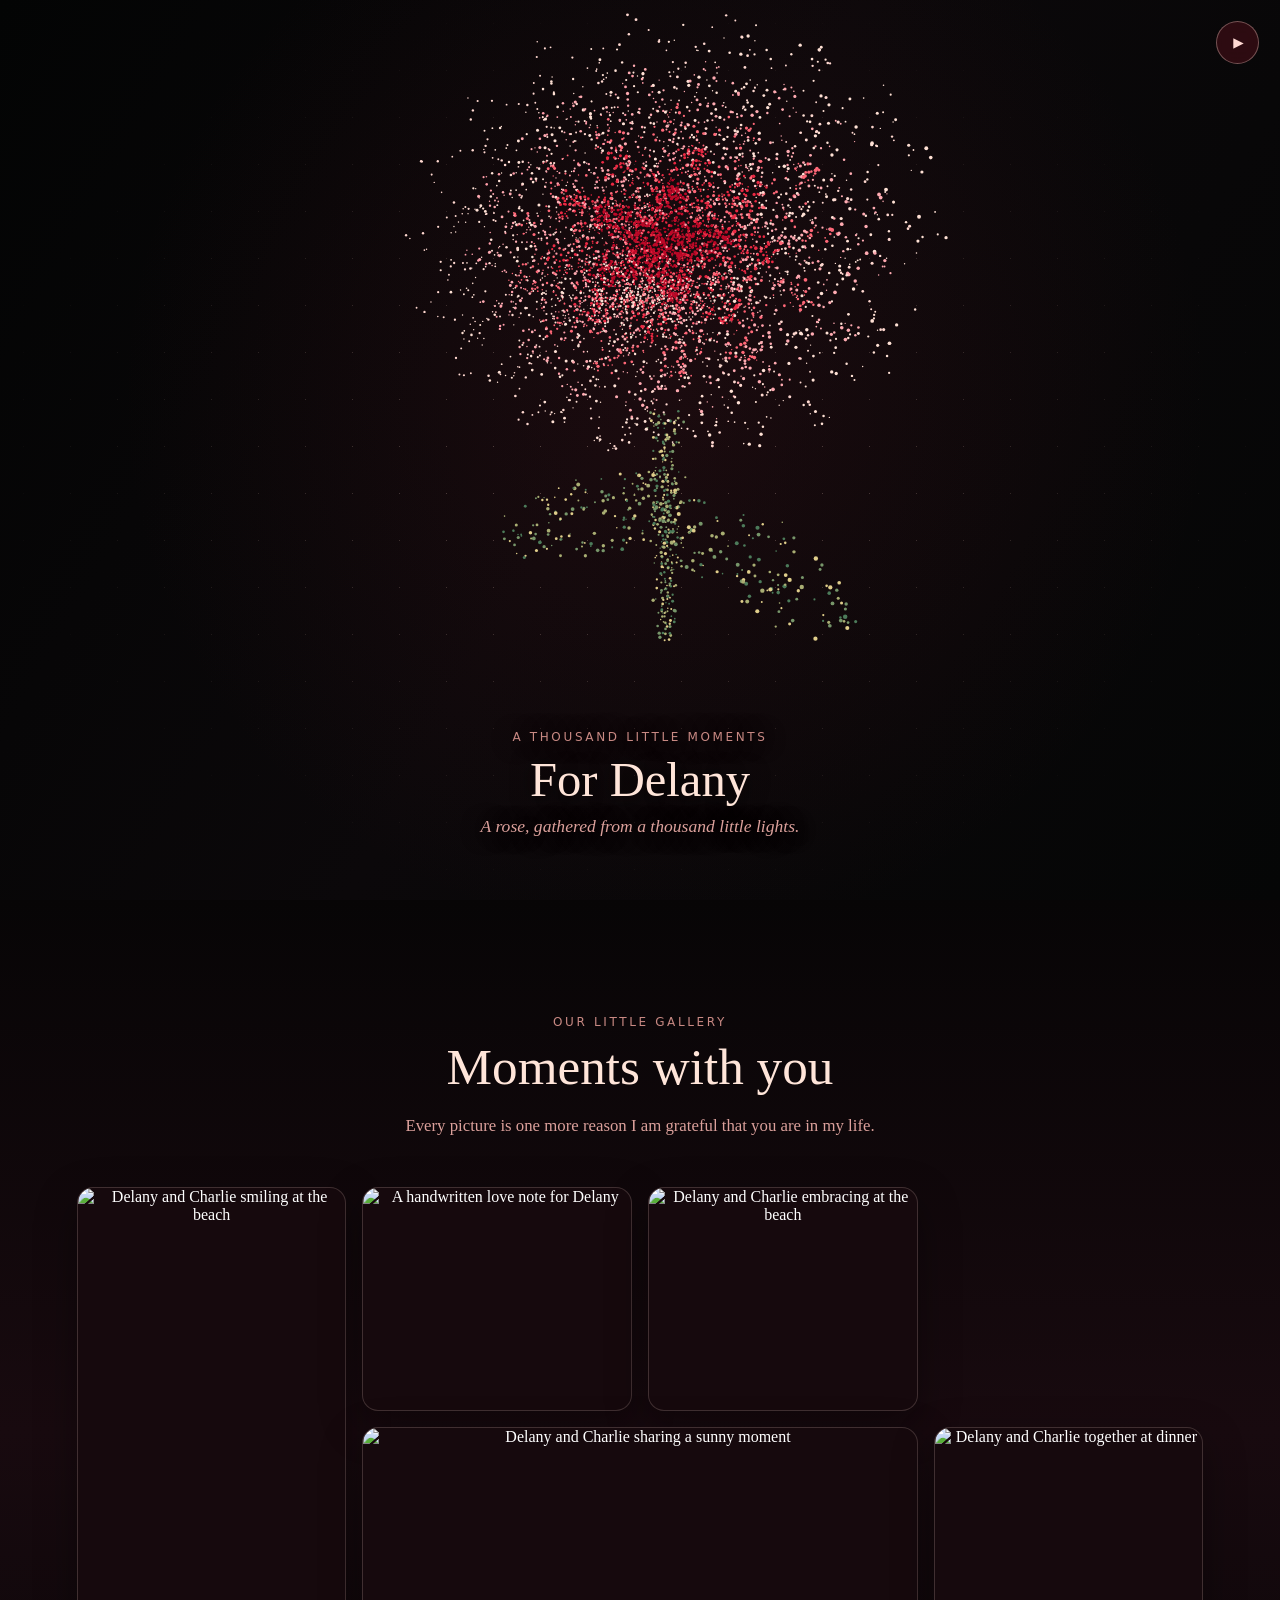
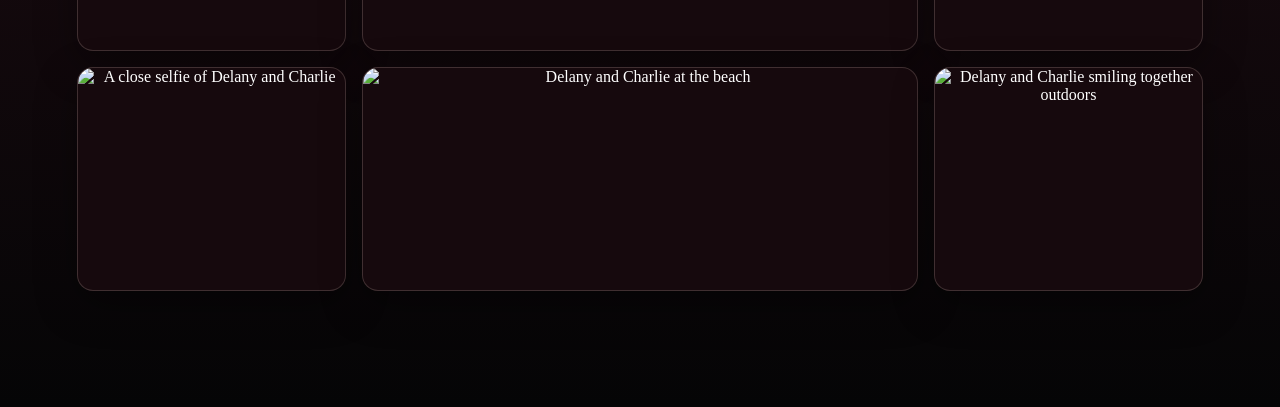
==== commit 57c91c26: "Simplify Qixi gallery and music control" ====
--- a/index.html
+++ b/index.html
@@ -9,9 +9,7 @@
   </head>
   <body>
     <audio id="love-song" src="bg_music.mp3" loop preload="auto"></audio>
-    <button id="music-control" class="music-control" type="button" aria-label="Play our song" aria-pressed="false">
-      <span aria-hidden="true">♫</span><span id="music-label">Play our song</span>
-    </button>
+    <button id="music-control" class="music-control" type="button" aria-label="Play our song" aria-pressed="false"><span id="music-icon" aria-hidden="true">▶</span></button>
     <main>
       <section class="scene">
         <canvas id="bouquet" aria-label="A softly swirling particle rose"></canvas>
@@ -26,14 +24,14 @@
         <h2 id="memories-title">Moments with you</h2>
         <p class="memory-intro">Every picture is one more reason I am grateful that you are in my life.</p>
         <div class="photo-grid">
-          <figure class="photo-card photo-card--tall"><img src="nosubject/IMG_5088.JPG" alt="Delany and Charlie smiling at the beach" loading="eager"><figcaption>The sea, the sky, and you.</figcaption></figure>
-          <figure class="photo-card"><img src="nosubject/IMG_4248.JPG" alt="A handwritten love note for Delany" loading="lazy"><figcaption>Love you, Delany.</figcaption></figure>
-          <figure class="photo-card"><img src="nosubject/IMG_5152.JPG" alt="Delany and Charlie embracing at the beach" loading="lazy"><figcaption>My favorite place is beside you.</figcaption></figure>
-          <figure class="photo-card photo-card--wide"><img src="nosubject/IMG_5203.JPG" alt="Delany and Charlie sharing a sunny moment" loading="lazy"><figcaption>More adventures, always.</figcaption></figure>
-          <figure class="photo-card"><img src="nosubject/IMG_5116.JPG" alt="Delany and Charlie together at dinner" loading="lazy"><figcaption>Every little moment.</figcaption></figure>
-          <figure class="photo-card"><img src="nosubject/IMG_5165.JPG" alt="A close selfie of Delany and Charlie" loading="lazy"><figcaption>You make everything brighter.</figcaption></figure>
-          <figure class="photo-card photo-card--wide"><img src="nosubject/Live_20260627234101202.JPG" alt="Delany and Charlie at the beach" loading="lazy"><figcaption>Us, in all our favorite places.</figcaption></figure>
-          <figure class="photo-card"><img src="nosubject/dji_export_20260516_photo_0009.JPG" alt="Delany and Charlie smiling together outdoors" loading="lazy"><figcaption>To many more memories.</figcaption></figure>
+          <figure class="photo-card photo-card--tall"><img src="nosubject/IMG_5088.JPG" alt="Delany and Charlie smiling at the beach" loading="eager"></figure>
+          <figure class="photo-card"><img src="nosubject/IMG_4248.JPG" alt="A handwritten love note for Delany" loading="lazy"></figure>
+          <figure class="photo-card"><img src="nosubject/IMG_5152.JPG" alt="Delany and Charlie embracing at the beach" loading="lazy"></figure>
+          <figure class="photo-card photo-card--wide"><img src="nosubject/IMG_5203.JPG" alt="Delany and Charlie sharing a sunny moment" loading="lazy"></figure>
+          <figure class="photo-card"><img src="nosubject/IMG_5116.JPG" alt="Delany and Charlie together at dinner" loading="lazy"></figure>
+          <figure class="photo-card"><img src="nosubject/IMG_5165.JPG" alt="A close selfie of Delany and Charlie" loading="lazy"></figure>
+          <figure class="photo-card photo-card--wide"><img src="nosubject/Live_20260627234101202.JPG" alt="Delany and Charlie at the beach" loading="lazy"></figure>
+          <figure class="photo-card"><img src="nosubject/dji_export_20260516_photo_0009.JPG" alt="Delany and Charlie smiling together outdoors" loading="lazy"></figure>
         </div>
       </section>
     </main>
--- a/qixi.css
+++ b/qixi.css
@@ -8,7 +8,7 @@
 .eyebrow { margin: 0 0 .45rem; color: #c88983; font: 500 .75rem/1.2 ui-sans-serif,system-ui,sans-serif; letter-spacing: .22em; text-transform: uppercase; }
 h1 { margin: 0; color: #ffe5d9; font-size: clamp(1.75rem,3.8vw,3.25rem); font-weight: 500; }
 .message p:last-child { margin: .5rem auto 0; max-width: 31rem; color: #dba09b; font-size: clamp(.9rem,1.5vw,1.1rem); font-style: italic; }
-.music-control { position: fixed; z-index: 4; top: 1.3rem; right: 1.3rem; display: inline-flex; align-items: center; gap: .45rem; border: 1px solid rgba(255,213,207,.35); border-radius: 999px; padding: .65rem .95rem; color: #ffd9d3; background: rgba(60,15,22,.72); font: 600 .82rem/1 ui-sans-serif,system-ui,sans-serif; backdrop-filter: blur(8px); cursor: pointer; }
+.music-control { position: fixed; z-index: 4; top: 1.3rem; right: 1.3rem; display: grid; width: 2.7rem; height: 2.7rem; place-items: center; border: 1px solid rgba(255,213,207,.35); border-radius: 50%; padding: 0 0 0 .1rem; color: #ffd9d3; background: rgba(60,15,22,.72); font: 600 .85rem/1 ui-sans-serif,system-ui,sans-serif; backdrop-filter: blur(8px); cursor: pointer; }
 .music-control:hover { background: rgba(149,41,55,.72); }
 .memories { position: relative; z-index: 1; padding: clamp(4rem,9vw,8rem) clamp(1.25rem,6vw,6rem); background: linear-gradient(#070506 0%,#180a0f 48%,#050506 100%); text-align: center; }
 .memories h2 { margin: 0; color: #ffe5d9; font-size: clamp(2rem,4vw,3.7rem); font-weight: 500; }
@@ -18,6 +18,5 @@
 .photo-card--tall { grid-row: span 2; }.photo-card--wide { grid-column: span 2; }
 .photo-card img { width: 100%; height: 100%; display: block; object-fit: cover; transition: transform .6s ease; }
 .photo-card:hover img { transform: scale(1.05); }
-.photo-card figcaption { position: absolute; inset: auto 0 0; padding: 2.6rem 1rem .85rem; color: #fff1e9; background: linear-gradient(transparent,rgba(5,2,3,.88)); font-size: .9rem; text-align: left; }
 @media (max-width: 780px) { .photo-grid { grid-template-columns: repeat(2,minmax(0,1fr)); grid-auto-rows: 13rem; gap: .7rem; }.photo-card--tall { grid-row: span 2; }.photo-card--wide { grid-column: span 2; } }
 @media (max-width: 460px) { .photo-grid { grid-template-columns: 1fr; grid-auto-rows: 22rem; }.photo-card--tall,.photo-card--wide { grid-row: auto; grid-column: auto; }.music-control { top: .8rem; right: .8rem; } }
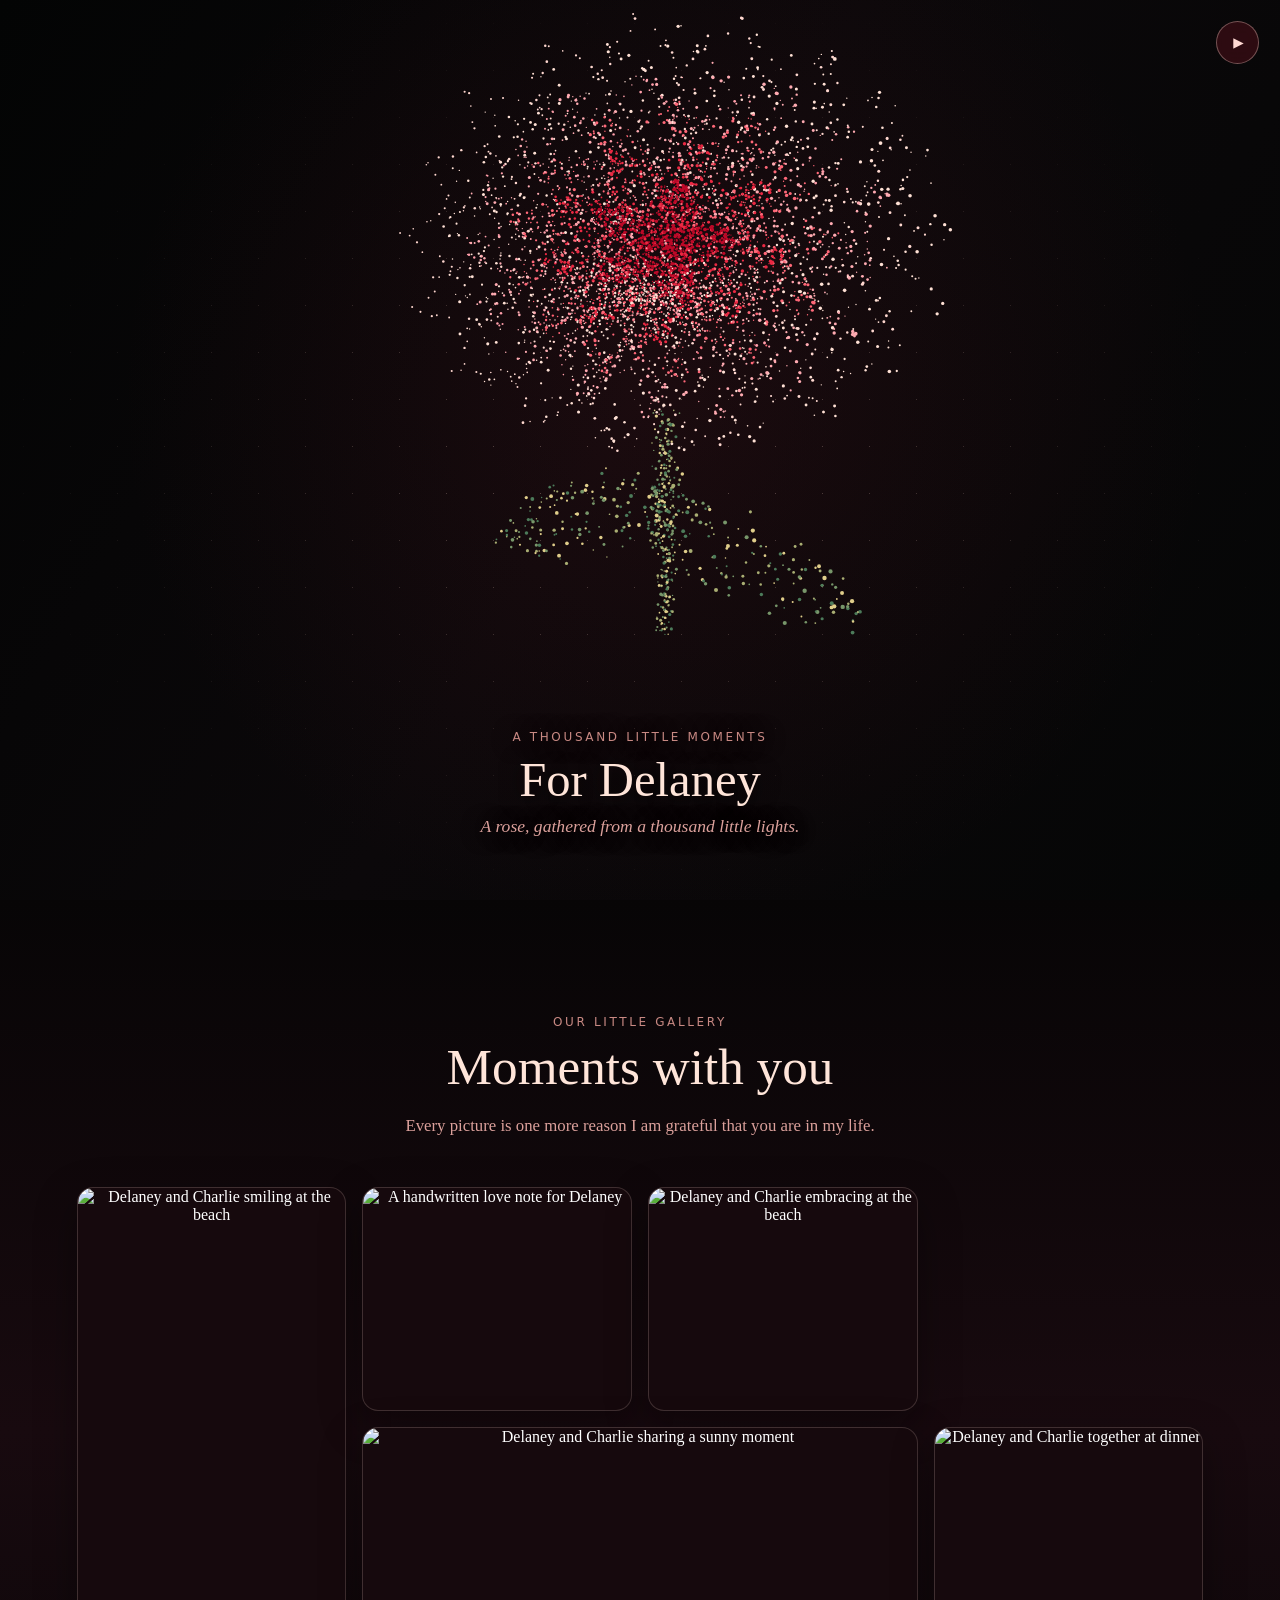
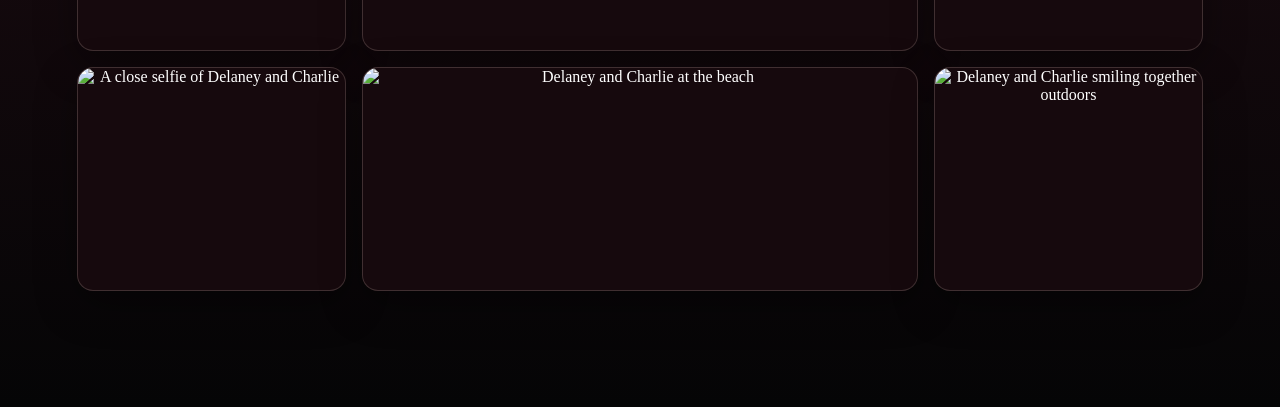
==== commit d4fc218c: "Correct Delaney name" ====
--- a/index.html
+++ b/index.html
@@ -4,7 +4,7 @@
     <meta charset="UTF-8" />
     <meta name="viewport" content="width=device-width, initial-scale=1.0" />
     <meta name="description" content="A rose, gathered from a thousand little lights." />
-    <title>For Delany</title>
+    <title>For Delaney</title>
     <link rel="stylesheet" href="qixi.css" />
   </head>
   <body>
@@ -15,7 +15,7 @@
         <canvas id="bouquet" aria-label="A softly swirling particle rose"></canvas>
         <section class="message" aria-label="Dedication">
           <p class="eyebrow">A thousand little moments</p>
-          <h1>For Delany</h1>
+          <h1>For Delaney</h1>
           <p>A rose, gathered from a thousand little lights.</p>
         </section>
       </section>
@@ -24,14 +24,14 @@
         <h2 id="memories-title">Moments with you</h2>
         <p class="memory-intro">Every picture is one more reason I am grateful that you are in my life.</p>
         <div class="photo-grid">
-          <figure class="photo-card photo-card--tall"><img src="nosubject/IMG_5088.JPG" alt="Delany and Charlie smiling at the beach" loading="eager"></figure>
-          <figure class="photo-card"><img src="nosubject/IMG_4248.JPG" alt="A handwritten love note for Delany" loading="lazy"></figure>
-          <figure class="photo-card"><img src="nosubject/IMG_5152.JPG" alt="Delany and Charlie embracing at the beach" loading="lazy"></figure>
-          <figure class="photo-card photo-card--wide"><img src="nosubject/IMG_5203.JPG" alt="Delany and Charlie sharing a sunny moment" loading="lazy"></figure>
-          <figure class="photo-card"><img src="nosubject/IMG_5116.JPG" alt="Delany and Charlie together at dinner" loading="lazy"></figure>
-          <figure class="photo-card"><img src="nosubject/IMG_5165.JPG" alt="A close selfie of Delany and Charlie" loading="lazy"></figure>
-          <figure class="photo-card photo-card--wide"><img src="nosubject/Live_20260627234101202.JPG" alt="Delany and Charlie at the beach" loading="lazy"></figure>
-          <figure class="photo-card"><img src="nosubject/dji_export_20260516_photo_0009.JPG" alt="Delany and Charlie smiling together outdoors" loading="lazy"></figure>
+          <figure class="photo-card photo-card--tall"><img src="nosubject/IMG_5088.JPG" alt="Delaney and Charlie smiling at the beach" loading="eager"></figure>
+          <figure class="photo-card"><img src="nosubject/IMG_4248.JPG" alt="A handwritten love note for Delaney" loading="lazy"></figure>
+          <figure class="photo-card"><img src="nosubject/IMG_5152.JPG" alt="Delaney and Charlie embracing at the beach" loading="lazy"></figure>
+          <figure class="photo-card photo-card--wide"><img src="nosubject/IMG_5203.JPG" alt="Delaney and Charlie sharing a sunny moment" loading="lazy"></figure>
+          <figure class="photo-card"><img src="nosubject/IMG_5116.JPG" alt="Delaney and Charlie together at dinner" loading="lazy"></figure>
+          <figure class="photo-card"><img src="nosubject/IMG_5165.JPG" alt="A close selfie of Delaney and Charlie" loading="lazy"></figure>
+          <figure class="photo-card photo-card--wide"><img src="nosubject/Live_20260627234101202.JPG" alt="Delaney and Charlie at the beach" loading="lazy"></figure>
+          <figure class="photo-card"><img src="nosubject/dji_export_20260516_photo_0009.JPG" alt="Delaney and Charlie smiling together outdoors" loading="lazy"></figure>
         </div>
       </section>
     </main>
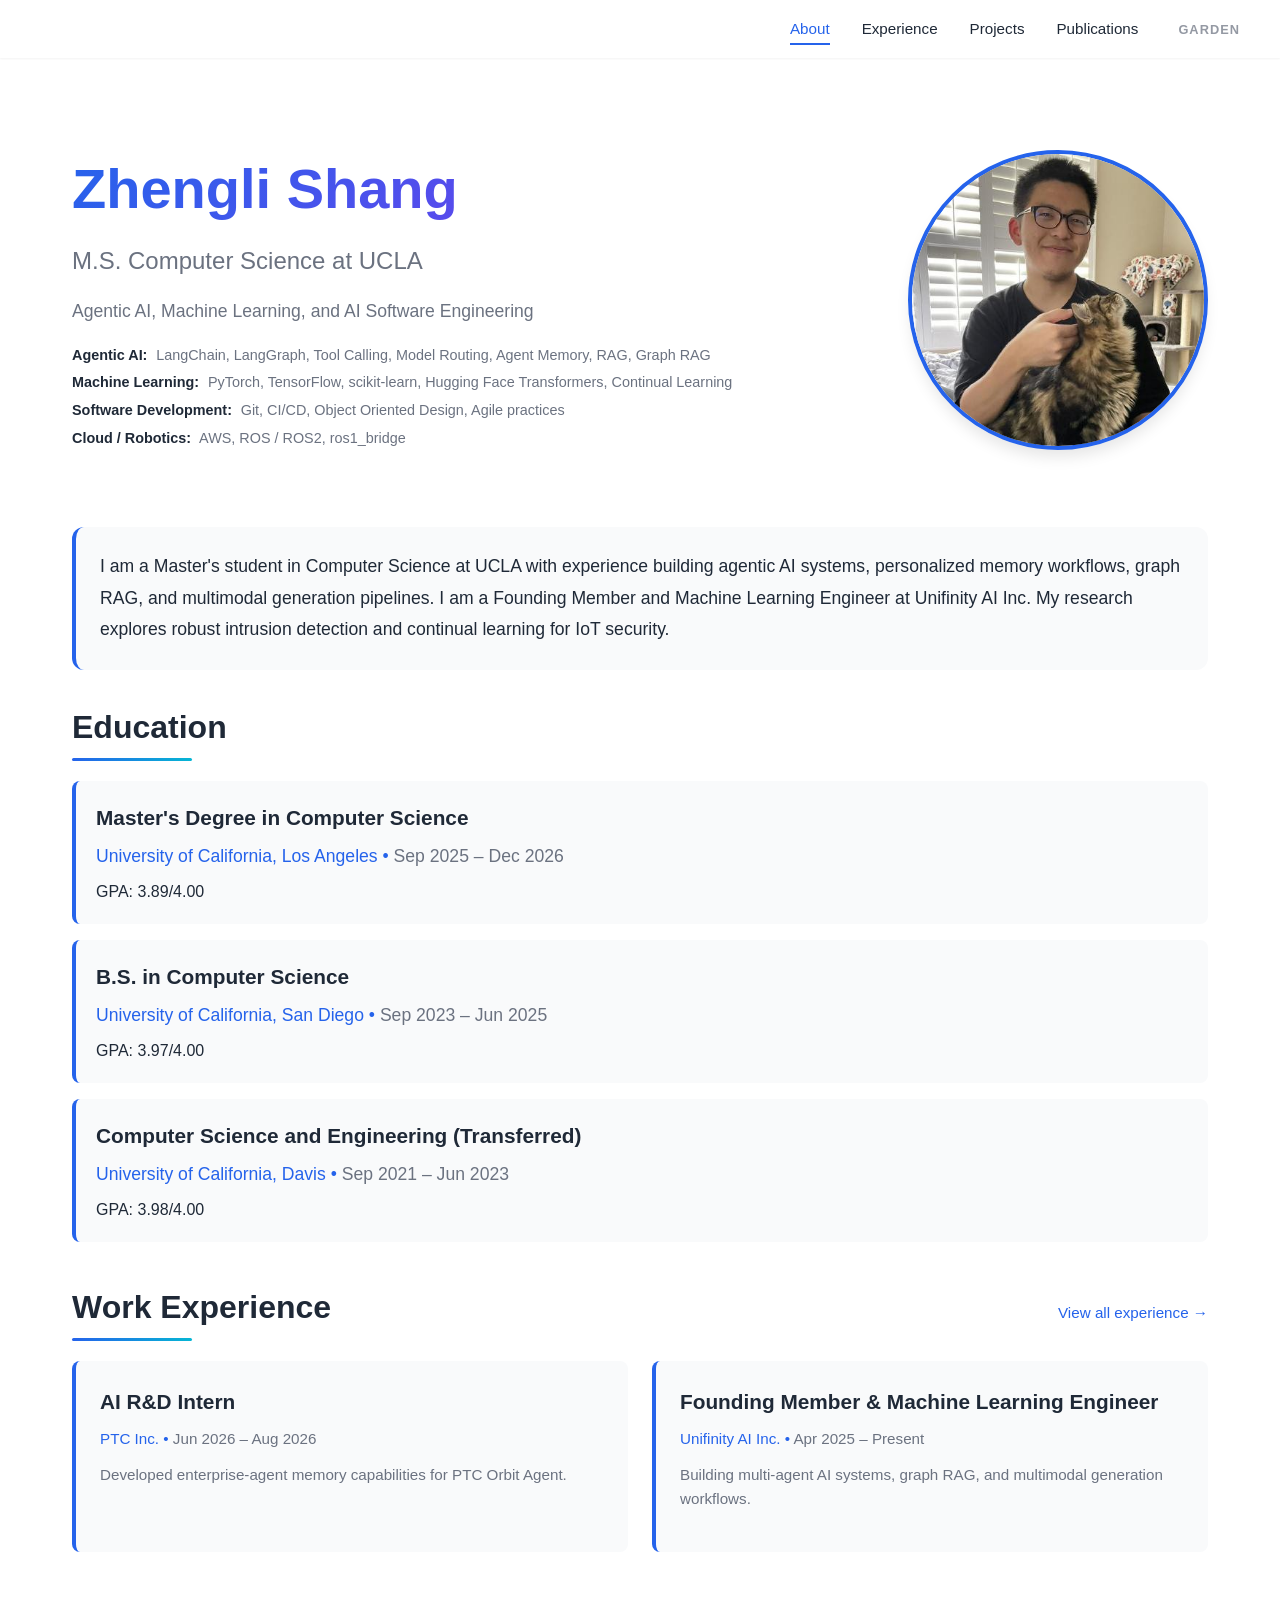
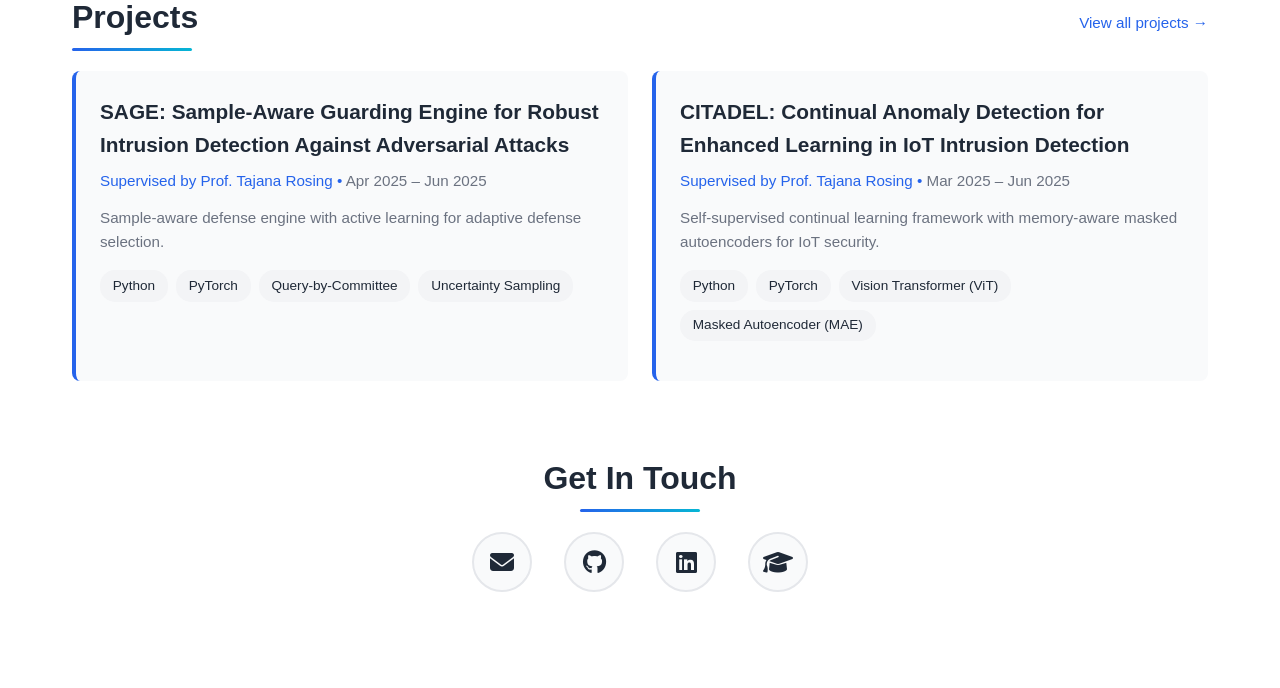
==== commit 25cf7c29: "Restore professional site and add Garden" ====
--- a/index.html
+++ b/index.html
@@ -1,40 +1,98 @@
-<!doctype html>
+<!DOCTYPE html>
 <html lang="en">
-  <head>
-    <meta charset="UTF-8" />
-    <meta name="viewport" content="width=device-width, initial-scale=1.0" />
-    <meta name="description" content="A rose, gathered from a thousand little lights." />
-    <title>For Delaney</title>
-    <link rel="stylesheet" href="qixi.css" />
-  </head>
-  <body>
-    <audio id="love-song" src="bg_music.mp3" loop preload="auto"></audio>
-    <button id="music-control" class="music-control" type="button" aria-label="Play our song" aria-pressed="false"><span id="music-icon" aria-hidden="true">▶</span></button>
-    <main>
-      <section class="scene">
-        <canvas id="bouquet" aria-label="A softly swirling particle rose"></canvas>
-        <section class="message" aria-label="Dedication">
-          <p class="eyebrow">A thousand little moments</p>
-          <h1>For Delaney</h1>
-          <p>A rose, gathered from a thousand little lights.</p>
+<head>
+    <meta charset="UTF-8">
+    <meta name="viewport" content="width=device-width, initial-scale=1.0">
+    <meta name="description" content="Personal webpage for Zhengli Shang">
+    <title>About | Zhengli Shang</title>
+    <link rel="stylesheet" href="https://cdnjs.cloudflare.com/ajax/libs/font-awesome/6.4.0/css/all.min.css">
+    <link rel="stylesheet" href="assets/css/styles.css">
+</head>
+<body>
+    <!-- Navigation Bar -->
+    <nav class="navbar">
+        <div class="nav-container">
+            <ul class="nav-menu">
+                <li><a href="index.html" class="nav-link active">About</a></li>
+                <li><a href="experience.html" class="nav-link">Experience</a></li>
+                <li><a href="projects.html" class="nav-link">Projects</a></li>
+                <li><a href="publications.html" class="nav-link">Publications</a></li>
+                <li><a href="garden/index.html" class="nav-link garden-link">Garden</a></li>
+            </ul>
+            <div class="hamburger">
+                <span></span>
+                <span></span>
+                <span></span>
+            </div>
+        </div>
+    </nav>
+
+    <!-- Main Content -->
+    <main class="main-content">
+        <!-- Hero Section -->
+        <section class="hero">
+            <div class="hero-content">
+                <div class="hero-text">
+                    <h1 class="hero-name">Zhengli Shang</h1>
+                    <p class="hero-role">UCLA MSCS Student</p>
+                    <p class="hero-tagline">Data Science, Machine Learning, AI Software Engineering, Agent Building</p>
+                    <div class="skills-inline" id="skillsContainer">
+                        <!-- Skills will be loaded from skills.json -->
+                    </div>
+                </div>
+                <div class="hero-image">
+                    <img src="assets/images/headshot.jpg" alt="Zhengli Shang" class="profile-img" id="profileImage">
+                </div>
+            </div>
         </section>
-      </section>
-      <section class="memories" aria-labelledby="memories-title">
-        <p class="eyebrow">Our little gallery</p>
-        <h2 id="memories-title">Moments with you</h2>
-        <p class="memory-intro">Every picture is one more reason I am grateful that you are in my life.</p>
-        <div class="photo-grid">
-          <figure class="photo-card photo-card--tall"><img src="nosubject/IMG_5088.JPG" alt="Delaney and Charlie smiling at the beach" loading="eager"></figure>
-          <figure class="photo-card"><img src="nosubject/IMG_4248.JPG" alt="A handwritten love note for Delaney" loading="lazy"></figure>
-          <figure class="photo-card"><img src="nosubject/IMG_5152.JPG" alt="Delaney and Charlie embracing at the beach" loading="lazy"></figure>
-          <figure class="photo-card photo-card--wide"><img src="nosubject/IMG_5203.JPG" alt="Delaney and Charlie sharing a sunny moment" loading="lazy"></figure>
-          <figure class="photo-card"><img src="nosubject/IMG_5116.JPG" alt="Delaney and Charlie together at dinner" loading="lazy"></figure>
-          <figure class="photo-card"><img src="nosubject/IMG_5165.JPG" alt="A close selfie of Delaney and Charlie" loading="lazy"></figure>
-          <figure class="photo-card photo-card--wide"><img src="nosubject/Live_20260627234101202.JPG" alt="Delaney and Charlie at the beach" loading="lazy"></figure>
-          <figure class="photo-card"><img src="nosubject/dji_export_20260516_photo_0009.JPG" alt="Delaney and Charlie smiling together outdoors" loading="lazy"></figure>
-        </div>
-      </section>
+
+        <!-- Quick Intro -->
+        <section class="intro-section">
+            <p class="intro-text" id="introText">
+                Quick intro (2-3 sentences about your focus/field). This section will be populated from config.json.
+            </p>
+        </section>
+
+        <!-- Education -->
+        <section class="section">
+            <h2 class="section-title">Education</h2>
+            <div class="education-container" id="educationContainer">
+                <!-- Education items will be loaded from experience.json -->
+            </div>
+        </section>
+
+        <!-- Work Experience Highlight -->
+        <section class="section">
+            <div class="section-header">
+                <h2 class="section-title">Work Experience</h2>
+                <a href="experience.html" class="section-link" id="workExperienceLink">View all experience →</a>
+            </div>
+            <div class="highlight-container" id="workExperienceHighlight">
+                <!-- Work experience highlights will be loaded from experience.json -->
+            </div>
+        </section>
+
+        <!-- Projects Highlight -->
+        <section class="section">
+            <div class="section-header">
+                <h2 class="section-title">Projects</h2>
+                <a href="projects.html" class="section-link" id="projectsLink">View all projects →</a>
+            </div>
+            <div class="highlight-container" id="projectsHighlight">
+                <!-- Project highlights will be loaded from projects.json -->
+            </div>
+        </section>
+
+        <!-- Contact Icons -->
+        <section class="section contact-section">
+            <h2 class="section-title">Get In Touch</h2>
+            <div class="contact-icons" id="contactIcons">
+                <!-- Contact icons will be loaded from config.json -->
+            </div>
+        </section>
     </main>
-    <script src="qixi.js"></script>
-  </body>
+
+    <script src="assets/js/main.js"></script>
+    <script src="assets/js/navigation.js"></script>
+</body>
 </html>
--- a/assets/css/styles.css
+++ b/assets/css/styles.css
@@ -0,0 +1,1063 @@
+/* ===== CSS Variables ===== */
+:root {
+    --primary-color: #2563eb;
+    --primary-dark: #1e40af;
+    --secondary-color: #7c3aed;
+    --accent-color: #06b6d4;
+    --text-primary: #1f2937;
+    --text-secondary: #6b7280;
+    --bg-primary: #ffffff;
+    --bg-secondary: #f9fafb;
+    --bg-accent: #f3f4f6;
+    --border-color: #e5e7eb;
+    --shadow-sm: 0 1px 2px 0 rgba(0, 0, 0, 0.05);
+    --shadow-md: 0 4px 6px -1px rgba(0, 0, 0, 0.1);
+    --shadow-lg: 0 10px 15px -3px rgba(0, 0, 0, 0.1);
+    --transition: all 0.3s ease;
+}
+
+/* ===== Reset & Base Styles ===== */
+* {
+    margin: 0;
+    padding: 0;
+    box-sizing: border-box;
+}
+
+html {
+    scroll-behavior: smooth;
+}
+
+body {
+    font-family: -apple-system, BlinkMacSystemFont, 'Segoe UI', 'Roboto', 'Oxygen', 'Ubuntu', 'Cantarell', sans-serif;
+    line-height: 1.6;
+    color: var(--text-primary);
+    background-color: var(--bg-primary);
+}
+
+/* ===== Navigation Bar ===== */
+.navbar {
+    position: fixed;
+    top: 0;
+    right: 0;
+    width: 100%;
+    background-color: rgba(255, 255, 255, 0.95);
+    backdrop-filter: blur(10px);
+    box-shadow: var(--shadow-sm);
+    z-index: 1000;
+    padding: 1rem 2rem;
+}
+
+.nav-container {
+    max-width: 1200px;
+    margin: 0 auto;
+    display: flex;
+    justify-content: flex-end;
+    align-items: center;
+}
+
+.nav-menu {
+    display: flex;
+    list-style: none;
+    gap: 2rem;
+    align-items: center;
+}
+
+.nav-link {
+    text-decoration: none;
+    color: var(--text-primary);
+    font-weight: 500;
+    font-size: 0.95rem;
+    transition: var(--transition);
+    position: relative;
+    padding: 0.5rem 0;
+}
+
+.nav-link:hover {
+    color: var(--primary-color);
+}
+
+.nav-link.active {
+    color: var(--primary-color);
+}
+
+.nav-link.active::after {
+    content: '';
+    position: absolute;
+    bottom: 0;
+    left: 0;
+    width: 100%;
+    height: 2px;
+    background-color: var(--primary-color);
+}
+
+/* A quiet, optional path to the personal site. */
+.garden-link {
+    margin-left: 0.5rem;
+    color: var(--text-secondary);
+    font-size: 0.8rem;
+    font-weight: 600;
+    letter-spacing: 0.08em;
+    text-transform: uppercase;
+    opacity: 0.72;
+}
+
+.garden-link:hover {
+    color: var(--text-primary);
+    opacity: 1;
+}
+
+.hamburger {
+    display: none;
+    flex-direction: column;
+    cursor: pointer;
+    gap: 4px;
+}
+
+.hamburger span {
+    width: 25px;
+    height: 3px;
+    background-color: var(--text-primary);
+    transition: var(--transition);
+    border-radius: 2px;
+}
+
+/* ===== Main Content ===== */
+.main-content {
+    margin-top: 80px;
+    padding: 1.5rem 2rem;
+    max-width: 1200px;
+    margin-left: auto;
+    margin-right: auto;
+}
+
+/* ===== Hero Section ===== */
+.hero {
+    padding: 2.5rem 0;
+    margin-bottom: 2rem;
+}
+
+.hero-content {
+    display: grid;
+    grid-template-columns: 1.8fr 1fr;
+    gap: 2.5rem;
+    align-items: center;
+}
+
+.hero-name {
+    font-size: 3.5rem;
+    font-weight: 700;
+    margin-bottom: 0.5rem;
+    background: linear-gradient(135deg, var(--primary-color), var(--secondary-color));
+    -webkit-background-clip: text;
+    -webkit-text-fill-color: transparent;
+    background-clip: text;
+}
+
+.hero-role {
+    font-size: 1.5rem;
+    color: var(--text-secondary);
+    margin-bottom: 1rem;
+    font-weight: 500;
+}
+
+.hero-tagline {
+    font-size: 1.1rem;
+    color: var(--text-secondary);
+    line-height: 1.8;
+    margin-bottom: 0.5rem;
+}
+
+.hero-image {
+    display: flex;
+    justify-content: flex-end;
+    align-items: center;
+}
+
+.profile-img {
+    width: 300px;
+    height: 300px;
+    border-radius: 50%;
+    object-fit: cover;
+    border: 4px solid var(--primary-color);
+    box-shadow: var(--shadow-lg);
+    transition: var(--transition);
+}
+
+.profile-img:hover {
+    transform: scale(1.05);
+    box-shadow: 0 20px 25px -5px rgba(0, 0, 0, 0.15);
+}
+
+/* ===== Sections ===== */
+.section {
+    margin-bottom: 2.5rem;
+}
+
+.section-header {
+    display: flex;
+    justify-content: space-between;
+    align-items: baseline;
+    margin-bottom: 1.25rem;
+    flex-wrap: wrap;
+    gap: 1rem;
+}
+
+.section-header .section-title {
+    margin-bottom: 0;
+}
+
+.section-title {
+    font-size: 2rem;
+    font-weight: 700;
+    color: var(--text-primary);
+    position: relative;
+    padding-bottom: 0.5rem;
+    margin: 0;
+    margin-bottom: 1.25rem;
+}
+
+.section-title::after {
+    content: '';
+    position: absolute;
+    bottom: 0;
+    left: 0;
+    width: 120px;
+    height: 3px;
+    background: linear-gradient(90deg, var(--primary-color), var(--accent-color));
+    border-radius: 2px;
+}
+
+.contact-section .section-title::after {
+    left: 50%;
+    transform: translateX(-50%);
+}
+
+.section-link {
+    color: var(--primary-color);
+    text-decoration: none;
+    font-weight: 500;
+    font-size: 0.95rem;
+    transition: var(--transition);
+    white-space: nowrap;
+}
+
+.section-link:hover {
+    color: var(--primary-dark);
+    text-decoration: underline;
+}
+
+.intro-section {
+    margin-bottom: 2rem;
+    padding: 1.5rem;
+    background: var(--bg-secondary);
+    border-radius: 12px;
+    border-left: 4px solid var(--primary-color);
+}
+
+.intro-text {
+    font-size: 1.1rem;
+    line-height: 1.8;
+    color: var(--text-primary);
+}
+
+/* ===== Education ===== */
+.education-container {
+    display: flex;
+    flex-direction: column;
+    gap: 1rem;
+}
+
+.education-item {
+    padding: 1.25rem;
+    background: var(--bg-secondary);
+    border-radius: 8px;
+    border-left: 4px solid var(--primary-color);
+    transition: var(--transition);
+}
+
+.education-item:hover {
+    transform: translateX(5px);
+    box-shadow: var(--shadow-md);
+}
+
+.education-title {
+    font-size: 1.3rem;
+    font-weight: 600;
+    margin-bottom: 0.5rem;
+    color: var(--text-primary);
+}
+
+.education-institution {
+    font-size: 1.1rem;
+    color: var(--primary-color);
+    margin-bottom: 0.5rem;
+}
+
+.education-gpa {
+    color: var(--text-primary);
+}
+
+/* ===== Skills ===== */
+.skills-inline {
+    margin-top: 1rem;
+    font-size: 0.9rem;
+    color: var(--text-secondary);
+    line-height: 1.6;
+}
+
+.skills-inline-category {
+    display: block;
+    margin-bottom: 0.3rem;
+}
+
+.skills-inline-label {
+    font-weight: 600;
+    color: var(--text-primary);
+    margin-right: 0.3rem;
+}
+
+.skill-badge-inline {
+    display: inline;
+    color: var(--text-secondary);
+}
+
+/* ===== Highlight Sections ===== */
+.highlight-container {
+    display: grid;
+    grid-template-columns: repeat(auto-fit, minmax(300px, 1fr));
+    gap: 1.5rem;
+}
+
+.highlight-item {
+    background: var(--bg-secondary);
+    padding: 1.5rem;
+    border-radius: 8px;
+    border-left: 4px solid var(--primary-color);
+    transition: var(--transition);
+}
+
+.highlight-item:hover {
+    transform: translateX(5px);
+    box-shadow: var(--shadow-md);
+}
+
+.highlight-title {
+    font-size: 1.3rem;
+    font-weight: 600;
+    margin-bottom: 0.5rem;
+    color: var(--text-primary);
+}
+
+.highlight-company,
+.highlight-meta {
+    font-size: 0.95rem;
+    color: var(--primary-color);
+    margin-bottom: 0.75rem;
+    font-weight: 500;
+}
+
+.highlight-description {
+    color: var(--text-secondary);
+    line-height: 1.6;
+    margin-bottom: 1rem;
+    font-size: 0.95rem;
+}
+
+.highlight-tech {
+    display: flex;
+    flex-wrap: wrap;
+    gap: 0.5rem;
+    margin-bottom: 1rem;
+}
+
+.tech-tag {
+    padding: 0.3rem 0.8rem;
+    background: var(--bg-accent);
+    border-radius: 15px;
+    font-size: 0.85rem;
+    color: var(--text-primary);
+}
+
+.highlight-link {
+    color: var(--primary-color);
+    text-decoration: none;
+    font-weight: 500;
+    font-size: 0.9rem;
+    transition: var(--transition);
+}
+
+.highlight-link:hover {
+    color: var(--primary-dark);
+    text-decoration: underline;
+}
+
+/* Legacy styles for other pages */
+.skills-container {
+    display: flex;
+    flex-direction: column;
+    gap: 1.25rem;
+}
+
+.skill-category {
+    margin-bottom: 1rem;
+}
+
+.skill-category-title {
+    font-size: 1.2rem;
+    font-weight: 600;
+    margin-bottom: 1rem;
+    color: var(--text-primary);
+}
+
+.skills-grid {
+    display: flex;
+    flex-wrap: wrap;
+    gap: 1rem;
+}
+
+.skill-badge {
+    display: inline-flex;
+    align-items: center;
+    gap: 0.5rem;
+    padding: 0.6rem 1.2rem;
+    background: var(--bg-secondary);
+    border: 2px solid var(--border-color);
+    border-radius: 25px;
+    font-size: 0.95rem;
+    font-weight: 500;
+    color: var(--text-primary);
+    transition: var(--transition);
+}
+
+.skill-badge:hover {
+    border-color: var(--primary-color);
+    background: var(--primary-color);
+    color: white;
+    transform: translateY(-2px);
+    box-shadow: var(--shadow-md);
+}
+
+.skill-icon {
+    width: 20px;
+    height: 20px;
+}
+
+
+/* ===== Contact Icons ===== */
+.contact-section {
+    text-align: center;
+    padding: 2rem 0;
+}
+
+.contact-icons {
+    display: flex;
+    justify-content: center;
+    gap: 2rem;
+    flex-wrap: wrap;
+}
+
+.contact-icon {
+    display: flex;
+    align-items: center;
+    justify-content: center;
+    width: 60px;
+    height: 60px;
+    border-radius: 50%;
+    background: var(--bg-secondary);
+    color: var(--text-primary);
+    text-decoration: none;
+    transition: var(--transition);
+    border: 2px solid var(--border-color);
+}
+
+.contact-icon:hover {
+    background: var(--primary-color);
+    color: white;
+    transform: translateY(-5px) scale(1.1);
+    box-shadow: var(--shadow-lg);
+    border-color: var(--primary-color);
+}
+
+.contact-icon i {
+    font-size: 24px;
+}
+
+/* ===== Page Header ===== */
+.page-header {
+    text-align: center;
+    padding: 3rem 0;
+    margin-bottom: 3rem;
+}
+
+.page-title {
+    font-size: 3rem;
+    font-weight: 700;
+    margin-bottom: 1rem;
+    background: linear-gradient(135deg, var(--primary-color), var(--secondary-color));
+    -webkit-background-clip: text;
+    -webkit-text-fill-color: transparent;
+    background-clip: text;
+}
+
+.page-subtitle {
+    font-size: 1.2rem;
+    color: var(--text-secondary);
+}
+
+/* ===== Filter Buttons ===== */
+.filter-section {
+    margin-bottom: 2rem;
+    display: flex;
+    justify-content: center;
+}
+
+.filter-buttons {
+    display: flex;
+    gap: 1rem;
+    flex-wrap: wrap;
+    justify-content: center;
+}
+
+.filter-btn {
+    padding: 0.6rem 1.5rem;
+    background: var(--bg-secondary);
+    border: 2px solid var(--border-color);
+    border-radius: 25px;
+    font-size: 0.95rem;
+    font-weight: 500;
+    color: var(--text-primary);
+    cursor: pointer;
+    transition: var(--transition);
+}
+
+.filter-btn:hover {
+    border-color: var(--primary-color);
+    color: var(--primary-color);
+}
+
+.filter-btn.active {
+    background: var(--primary-color);
+    color: white;
+    border-color: var(--primary-color);
+}
+
+/* ===== Projects Grid ===== */
+.projects-grid {
+    display: flex;
+    flex-direction: column;
+    gap: 2rem;
+    margin-top: 2rem;
+}
+
+.project-card {
+    background: var(--bg-secondary);
+    border-radius: 8px;
+    padding: 1.5rem;
+    transition: var(--transition);
+    border: 1px solid var(--border-color);
+    border-left: 4px solid var(--primary-color);
+}
+
+.project-card:hover {
+    transform: translateX(5px);
+    box-shadow: var(--shadow-md);
+    border-color: var(--primary-color);
+}
+
+.project-header {
+    display: flex;
+    justify-content: space-between;
+    align-items: flex-start;
+    gap: 2rem;
+    margin-bottom: 0;
+}
+
+.project-image-horizontal {
+    width: 200px;
+    height: 150px;
+    object-fit: cover;
+    border-radius: 8px;
+    flex-shrink: 0;
+}
+
+.project-image {
+    width: 100%;
+    height: 200px;
+    object-fit: cover;
+    border-radius: 8px;
+    margin-bottom: 1rem;
+}
+
+.project-meta {
+    font-size: 1.1rem;
+    color: var(--primary-color);
+    margin-top: 0.5rem;
+    margin-bottom: 0.5rem;
+}
+
+.project-features {
+    margin: 0.5rem 0 1rem 0;
+    padding-left: 1.5rem;
+    color: var(--text-primary);
+    line-height: 1.6;
+}
+
+.project-features li {
+    margin-bottom: 0.5rem;
+}
+
+.project-title {
+    font-size: 1.5rem;
+    font-weight: 600;
+    margin-bottom: 0.5rem;
+    color: var(--text-primary);
+}
+
+.project-title-link {
+    color: var(--text-primary);
+    text-decoration: none;
+    transition: var(--transition);
+}
+
+.project-title-link:hover {
+    color: var(--primary-color);
+    text-decoration: underline;
+}
+
+
+.project-description {
+    color: var(--text-primary);
+    margin: 0;
+    padding: 0;
+    line-height: 1.6;
+    font-size: inherit;
+}
+
+.project-tech {
+    display: flex;
+    flex-wrap: wrap;
+    gap: 0.5rem;
+    margin-top: 1rem;
+}
+
+.project-tech-tag {
+    padding: 0.3rem 0.8rem;
+    background: var(--bg-accent);
+    border-radius: 15px;
+    font-size: 0.85rem;
+    color: var(--text-primary);
+}
+
+.project-links {
+    display: flex;
+    gap: 1rem;
+    margin-top: auto;
+}
+
+.project-link {
+    padding: 0.5rem 1rem;
+    background: var(--primary-color);
+    color: white;
+    text-decoration: none;
+    border-radius: 6px;
+    font-size: 0.9rem;
+    font-weight: 500;
+    transition: var(--transition);
+}
+
+.project-link:hover {
+    background: var(--primary-dark);
+    transform: translateY(-2px);
+}
+
+.project-link.secondary {
+    background: transparent;
+    border: 2px solid var(--primary-color);
+    color: var(--primary-color);
+}
+
+.project-link.secondary:hover {
+    background: var(--primary-color);
+    color: white;
+}
+
+/* ===== Timeline (Experience) ===== */
+.timeline {
+    position: relative;
+    padding-left: 0;
+}
+
+.timeline::before {
+    content: none;
+    position: absolute;
+    left: 0;
+    top: 0;
+    bottom: 0;
+    width: 2px;
+    background: var(--border-color);
+}
+
+.timeline-item {
+    position: relative;
+    margin-bottom: 2rem;
+    padding-left: 0;
+}
+
+.timeline-item::before {
+    content: none;
+    position: absolute;
+    left: -1.5rem;
+    top: 0.5rem;
+    width: 12px;
+    height: 12px;
+    border-radius: 50%;
+    background: var(--primary-color);
+    border: 3px solid var(--bg-primary);
+    box-shadow: 0 0 0 3px var(--border-color);
+}
+
+.timeline-content {
+    background: var(--bg-secondary);
+    padding: 1.5rem;
+    border-radius: 8px;
+    border-left: 4px solid var(--primary-color);
+    transition: var(--transition);
+}
+
+.timeline-content:hover {
+    box-shadow: var(--shadow-md);
+    transform: translateX(5px);
+}
+
+.timeline-title {
+    font-size: 1.5rem;
+    font-weight: 600;
+    margin-bottom: 0.5rem;
+    color: var(--text-primary);
+}
+
+.timeline-company {
+    font-size: 1.1rem;
+    color: var(--primary-color);
+    margin-bottom: 0.5rem;
+}
+
+.timeline-duration {
+    color: var(--text-secondary);
+    font-size: 0.95rem;
+    margin-bottom: 1rem;
+}
+
+.timeline-description {
+    color: var(--text-primary);
+    line-height: 1.6;
+    font-size: inherit;
+}
+
+.timeline-description p {
+    margin: 0;
+    padding: 0;
+    line-height: 1.6;
+}
+
+.timeline-tech {
+    display: flex;
+    flex-wrap: wrap;
+    gap: 0.5rem;
+    margin-top: 1rem;
+}
+
+.timeline-tech-tag {
+    padding: 0.3rem 0.8rem;
+    background: var(--bg-accent);
+    border-radius: 15px;
+    font-size: 0.85rem;
+    color: var(--text-primary);
+}
+
+/* ===== Publications ===== */
+.publications-list {
+    display: flex;
+    flex-direction: column;
+    gap: 1.5rem;
+}
+
+.publication-section {
+    margin-bottom: 3rem;
+}
+
+.publication-section-title {
+    font-size: 2rem;
+    font-weight: 700;
+    color: var(--text-primary);
+    position: relative;
+    padding-bottom: 0.5rem;
+    margin: 0;
+    margin-bottom: 1.25rem;
+}
+
+.publication-section-title::after {
+    content: '';
+    position: absolute;
+    bottom: 0;
+    left: 0;
+    width: 120px;
+    height: 3px;
+    background: var(--primary-color);
+    border-radius: 2px;
+}
+
+.publication-citation {
+    color: var(--text-primary);
+    line-height: 1.8;
+    margin-bottom: 1rem;
+    font-size: 0.95rem;
+}
+
+.publication-link {
+    color: var(--primary-color);
+    text-decoration: none;
+    font-weight: 500;
+    margin-left: 0.5rem;
+    transition: var(--transition);
+}
+
+.publication-link:hover {
+    color: var(--primary-dark);
+    text-decoration: underline;
+}
+
+/* ===== Blog Posts ===== */
+.blog-posts {
+    display: grid;
+    grid-template-columns: repeat(auto-fill, minmax(350px, 1fr));
+    gap: 2rem;
+}
+
+.blog-card {
+    background: var(--bg-secondary);
+    border-radius: 12px;
+    padding: 1.5rem;
+    transition: var(--transition);
+    border: 1px solid var(--border-color);
+    display: flex;
+    flex-direction: column;
+}
+
+.blog-card:hover {
+    transform: translateY(-5px);
+    box-shadow: var(--shadow-lg);
+    border-color: var(--primary-color);
+}
+
+.blog-image {
+    width: 100%;
+    height: 200px;
+    object-fit: cover;
+    border-radius: 8px;
+    margin-bottom: 1rem;
+}
+
+.blog-title {
+    font-size: 1.5rem;
+    font-weight: 600;
+    margin-bottom: 0.5rem;
+    color: var(--text-primary);
+}
+
+.blog-meta {
+    display: flex;
+    gap: 1rem;
+    color: var(--text-secondary);
+    font-size: 0.9rem;
+    margin-bottom: 1rem;
+}
+
+.blog-excerpt {
+    color: var(--text-secondary);
+    line-height: 1.6;
+    margin-bottom: 1rem;
+    flex-grow: 1;
+}
+
+.blog-tags {
+    display: flex;
+    flex-wrap: wrap;
+    gap: 0.5rem;
+    margin-bottom: 1rem;
+}
+
+.blog-tag {
+    padding: 0.3rem 0.8rem;
+    background: var(--bg-accent);
+    border-radius: 15px;
+    font-size: 0.85rem;
+    color: var(--text-primary);
+}
+
+.blog-link {
+    padding: 0.5rem 1rem;
+    background: var(--primary-color);
+    color: white;
+    text-decoration: none;
+    border-radius: 6px;
+    font-size: 0.9rem;
+    font-weight: 500;
+    transition: var(--transition);
+    text-align: center;
+    margin-top: auto;
+}
+
+.blog-link:hover {
+    background: var(--primary-dark);
+}
+
+/* ===== Certifications ===== */
+.certifications-container {
+    display: grid;
+    grid-template-columns: repeat(auto-fill, minmax(300px, 1fr));
+    gap: 1.5rem;
+}
+
+.certification-item {
+    background: var(--bg-secondary);
+    padding: 1.5rem;
+    border-radius: 8px;
+    border-left: 4px solid var(--primary-color);
+    transition: var(--transition);
+}
+
+.certification-item:hover {
+    box-shadow: var(--shadow-md);
+}
+
+/* ===== Responsive Design ===== */
+@media (max-width: 768px) {
+    .nav-menu {
+        position: fixed;
+        top: 70px;
+        right: -100%;
+        flex-direction: column;
+        background: white;
+        width: 100%;
+        text-align: center;
+        transition: 0.3s;
+        box-shadow: var(--shadow-lg);
+        padding: 2rem 0;
+        gap: 0;
+    }
+
+    .nav-menu.active {
+        right: 0;
+    }
+
+    .nav-menu li {
+        width: 100%;
+    }
+
+    .nav-link {
+        display: block;
+        padding: 1rem;
+        width: 100%;
+    }
+
+    .hamburger {
+        display: flex;
+    }
+
+    .hamburger.active span:nth-child(1) {
+        transform: rotate(45deg) translate(5px, 5px);
+    }
+
+    .hamburger.active span:nth-child(2) {
+        opacity: 0;
+    }
+
+    .hamburger.active span:nth-child(3) {
+        transform: rotate(-45deg) translate(7px, -6px);
+    }
+
+    .hero-content {
+        grid-template-columns: 1fr;
+        text-align: center;
+    }
+
+    .hero-image {
+        justify-content: center;
+    }
+
+    .profile-img {
+        width: 250px;
+        height: 250px;
+    }
+
+    .hero-name {
+        font-size: 2.5rem;
+    }
+
+    .main-content {
+        padding: 1rem;
+    }
+
+    .project-header {
+        flex-direction: column;
+    }
+
+    .project-image-horizontal {
+        width: 100%;
+        height: 200px;
+        margin-top: 1rem;
+    }
+
+    .projects-grid,
+    .blog-posts {
+        grid-template-columns: 1fr;
+    }
+
+    .page-title {
+        font-size: 2rem;
+    }
+
+    .contact-icons {
+        gap: 1rem;
+    }
+}
+
+@media (max-width: 480px) {
+    .hero-name {
+        font-size: 2rem;
+    }
+
+    .section-title {
+        font-size: 1.5rem;
+    }
+
+    .filter-buttons {
+        gap: 0.5rem;
+    }
+
+    .filter-btn {
+        padding: 0.5rem 1rem;
+        font-size: 0.85rem;
+    }
+}
+
+.site-footer {
+    margin: 2rem auto 0;
+    max-width: 1200px;
+    padding: 1.5rem 2rem 2.5rem;
+    text-align: right;
+}
+
+.site-footer a {
+    color: var(--text-secondary);
+    font-size: 0.8rem;
+    text-decoration: none;
+}
+
+.site-footer a:hover,
+.site-footer a:focus-visible {
+    color: var(--accent-color);
+    text-decoration: underline;
+    text-underline-offset: 0.2rem;
+}
